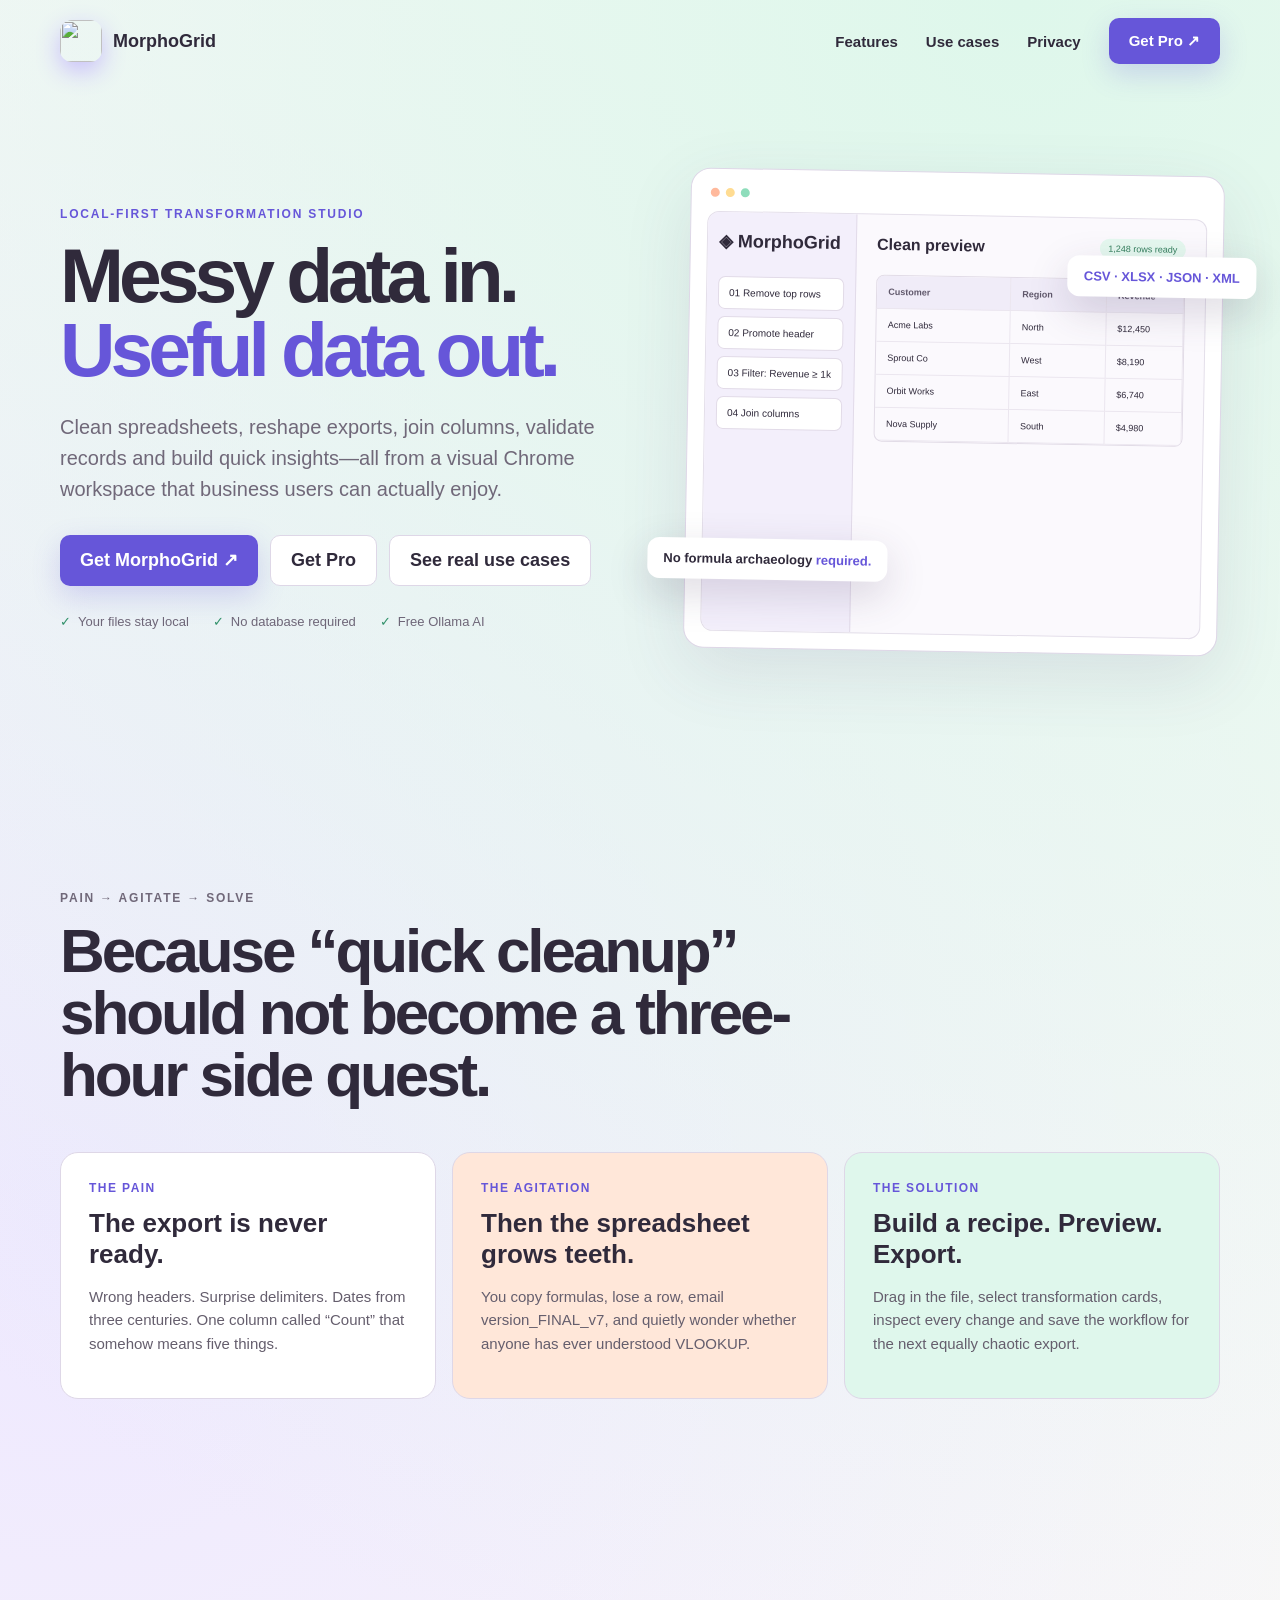
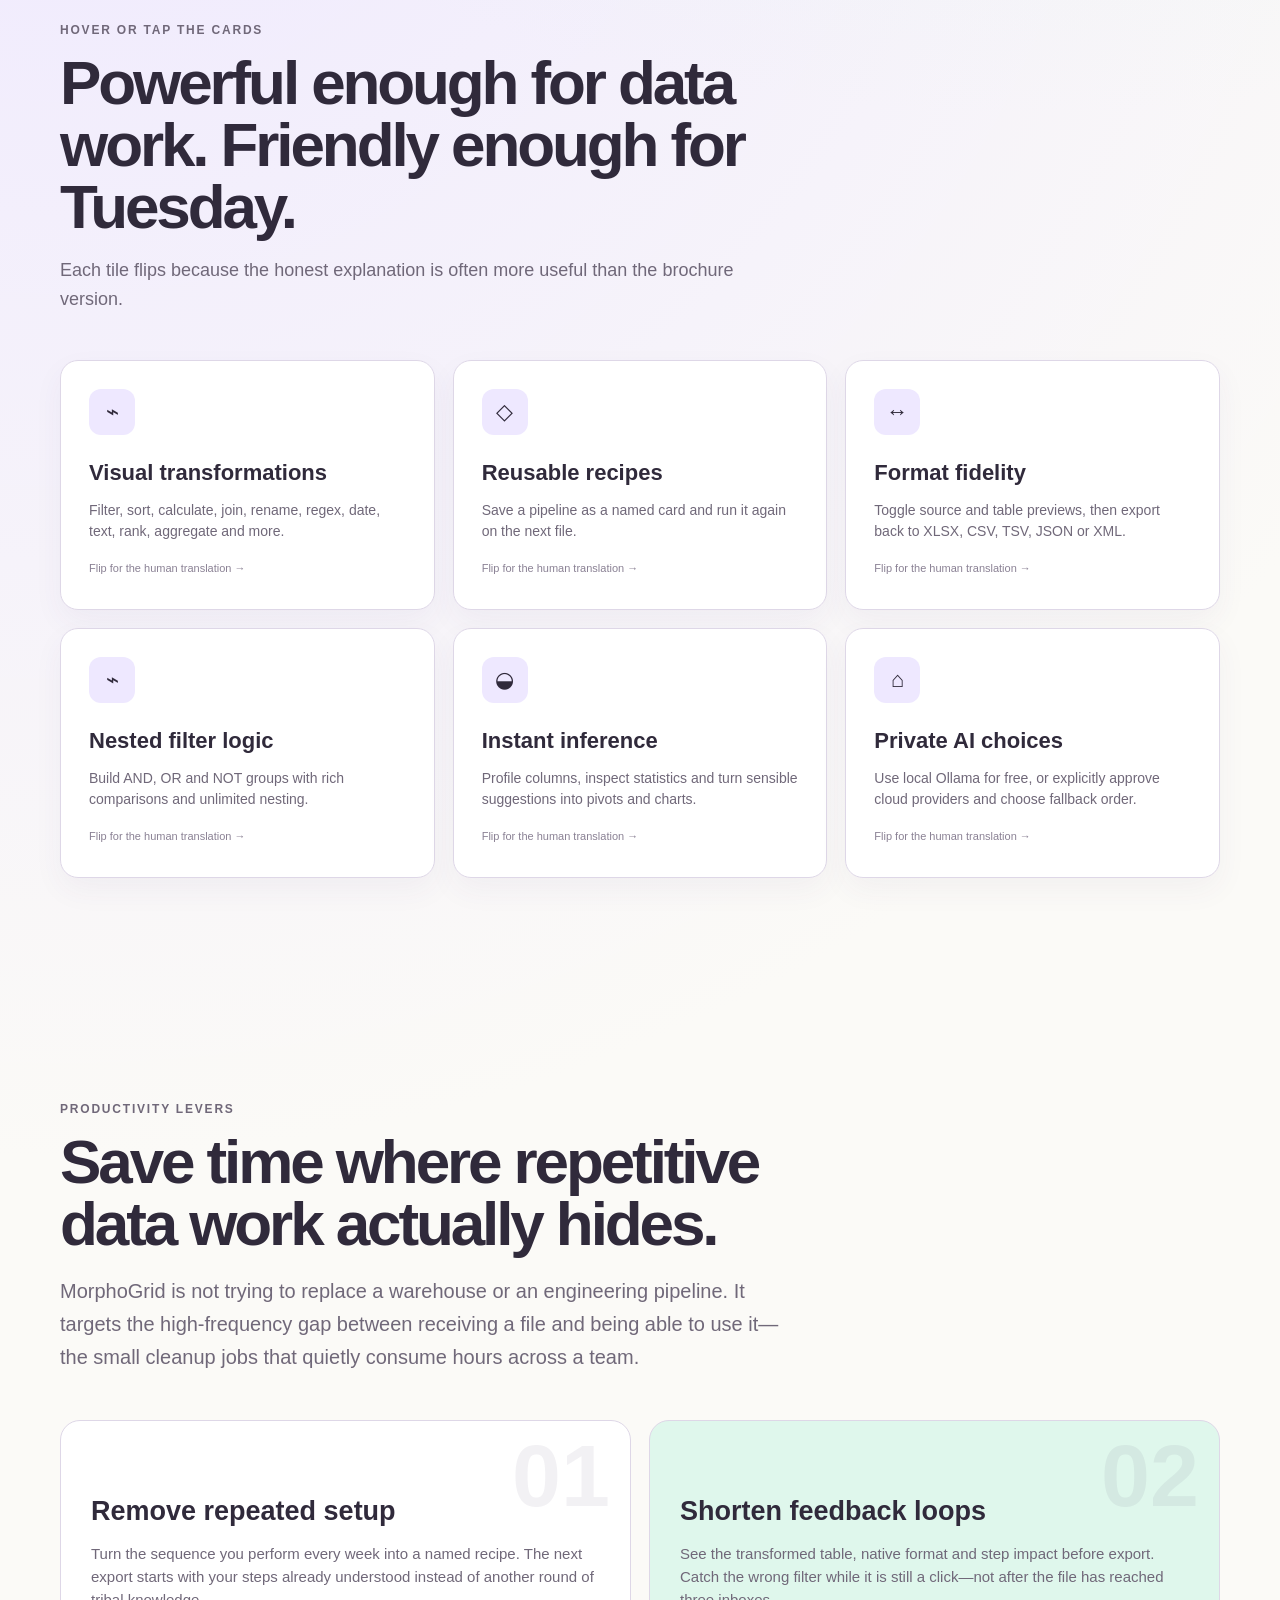
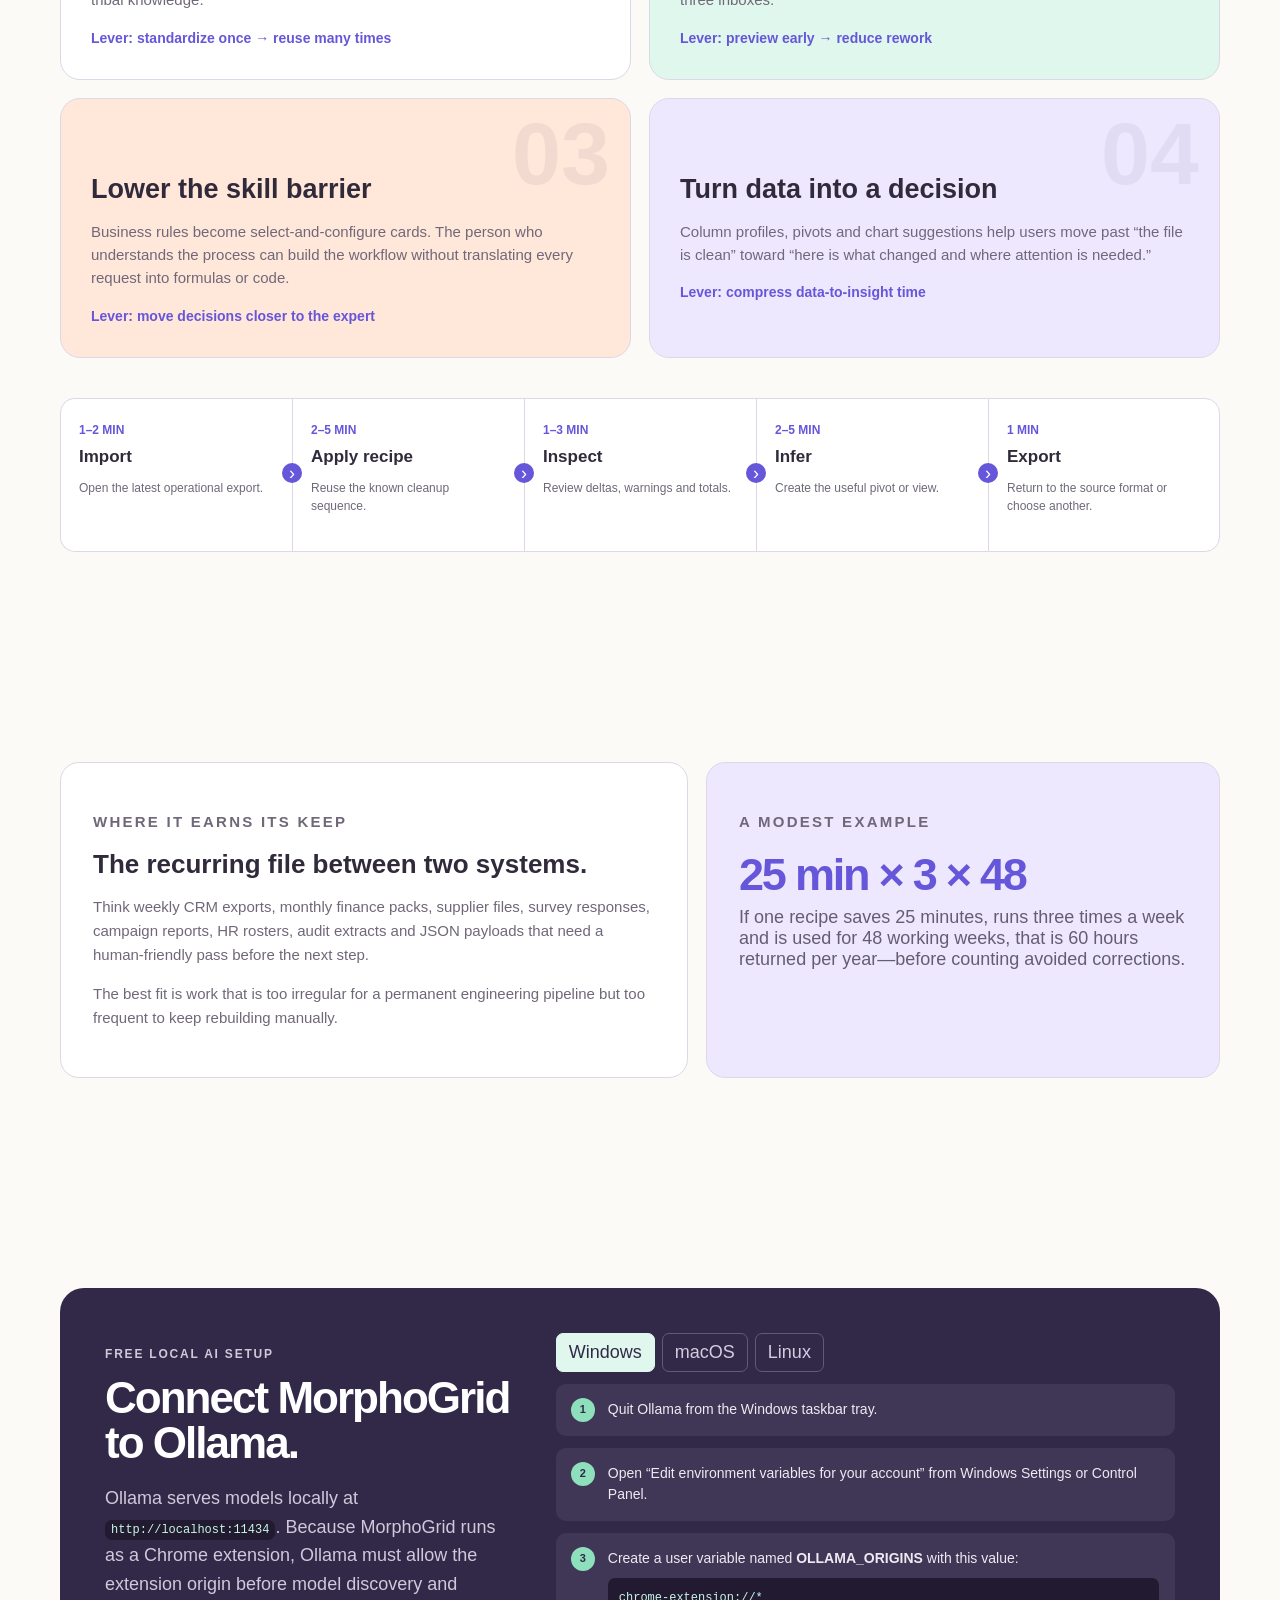
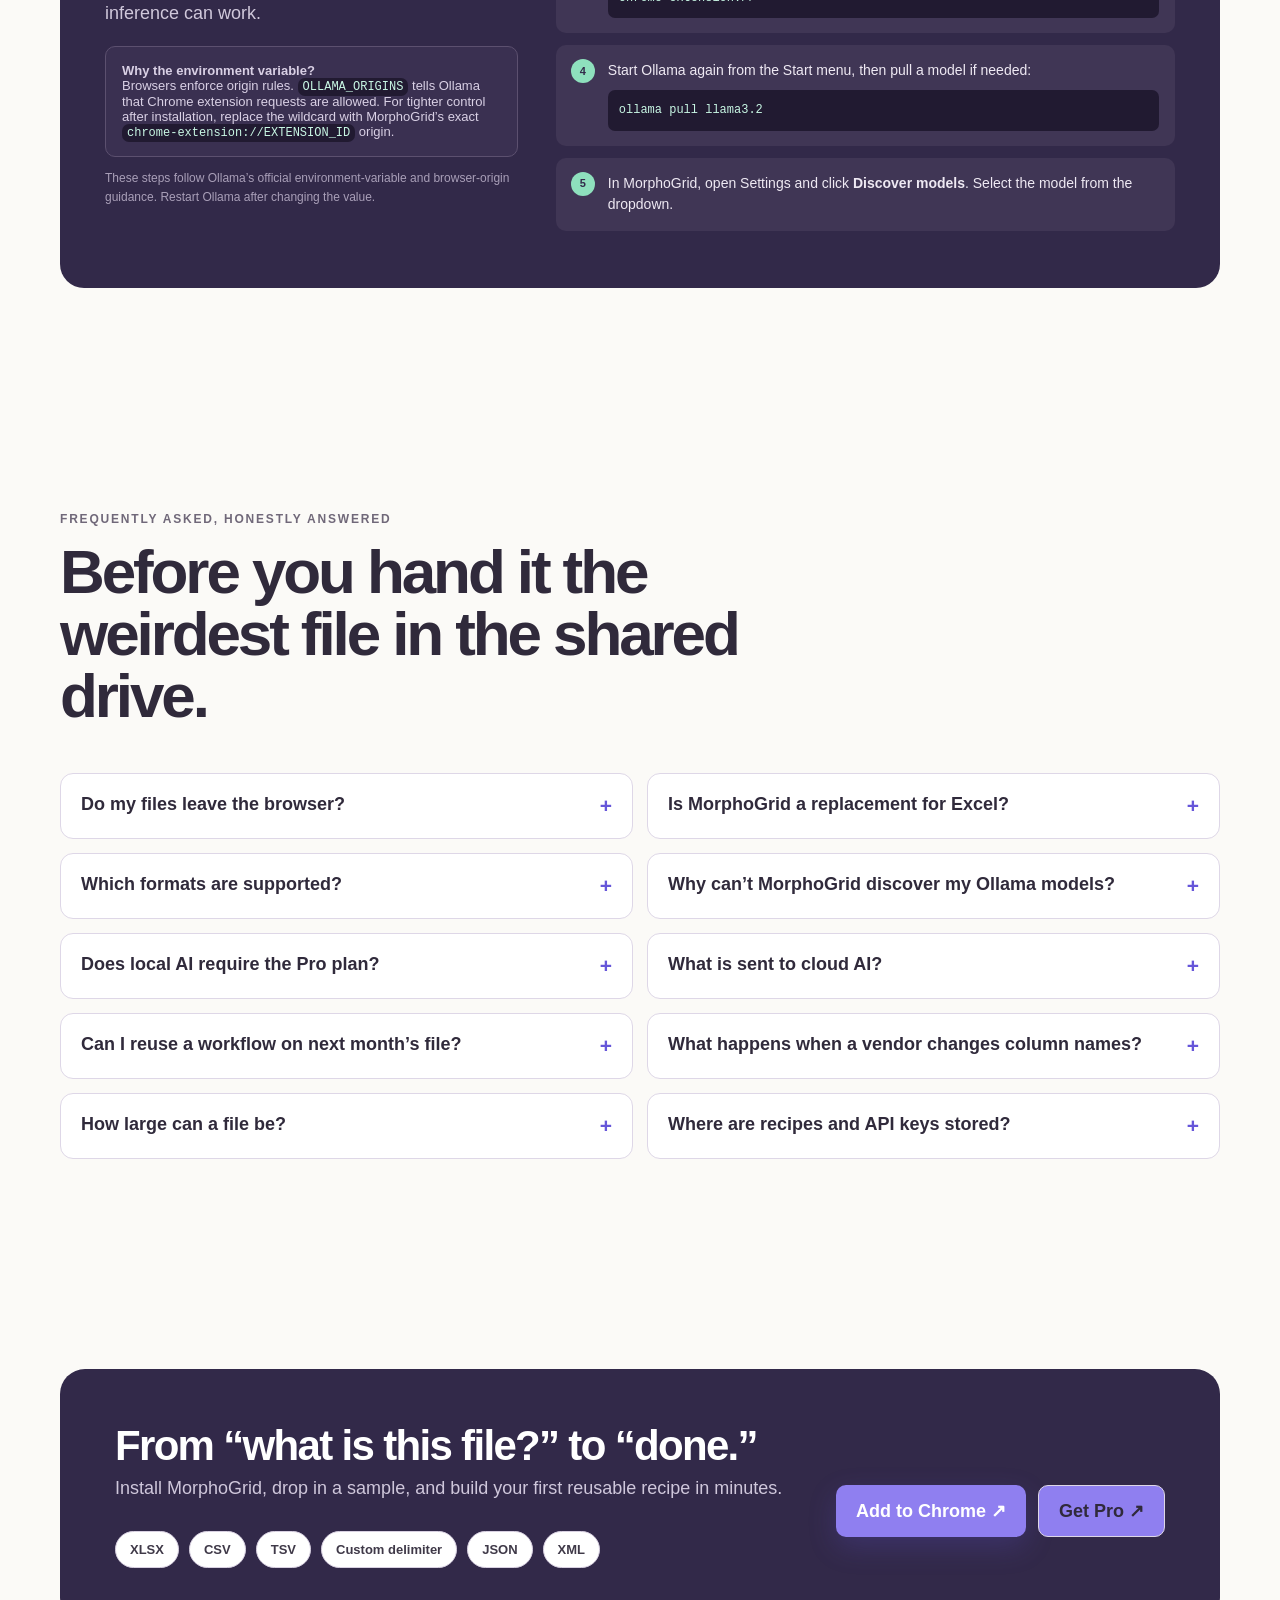
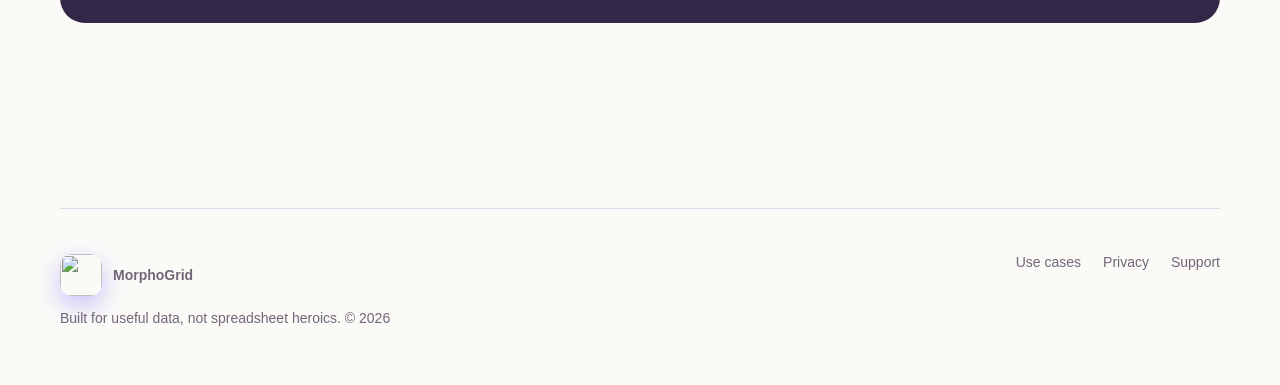
==== index.html @ bfff245d "Add files via upload" ====
<!doctype html><html lang="en"><head><meta charset="utf-8"><meta name="viewport" content="width=device-width,initial-scale=1"><meta name="description" content="MorphoGrid is a local-first Chrome extension for fast, visual spreadsheet and structured-data transformations."><title>MorphoGrid — Transform messy files without the ceremony</title><link rel="stylesheet" href="styles.css"></head><body>
<nav class="nav wrap"><a class="brand" href="index.html"><img class="brand-icon" src="assets/morphogrid-icon.png" alt="">MorphoGrid</a><div class="navlinks"><a href="#features">Features</a><a href="use-cases.html">Use cases</a><a href="privacy.html">Privacy</a><a class="button" href="https://krrish.lemonsqueezy.com/checkout/buy/9608ab88-c2cf-4cd6-b20f-ef9dfdc7fffb">Get Pro ↗</a></div></nav>
<main><section class="hero wrap"><div><p class="eyebrow">Local-first transformation studio</p><h1>Messy data in.<br><span>Useful data out.</span></h1><p class="lede">Clean spreadsheets, reshape exports, join columns, validate records and build quick insights—all from a visual Chrome workspace that business users can actually enjoy.</p><div class="actions"><a class="button" href="#get">Get MorphoGrid ↗</a><a class="button ghost" href="https://krrish.lemonsqueezy.com/checkout/buy/9608ab88-c2cf-4cd6-b20f-ef9dfdc7fffb">Get Pro</a><a class="button ghost" href="use-cases.html">See real use cases</a></div><div class="trust"><span>Your files stay local</span><span>No database required</span><span>Free Ollama AI</span></div></div>
<div class="hero-art"><div class="app-shot"><div class="appbar"><i></i><i></i><i></i></div><div class="mock"><div class="mock-side"><div class="mock-brand">◈ MorphoGrid</div><div class="mock-step">01 Remove top rows</div><div class="mock-step">02 Promote header</div><div class="mock-step">03 Filter: Revenue ≥ 1k</div><div class="mock-step">04 Join columns</div></div><div class="mock-main"><div class="mock-title"><b>Clean preview</b><span class="pill">1,248 rows ready</span></div><div class="table"><div class="row head"><span>Customer</span><span>Region</span><span>Revenue</span></div><div class="row"><span>Acme Labs</span><span>North</span><span>$12,450</span></div><div class="row"><span>Sprout Co</span><span>West</span><span>$8,190</span></div><div class="row"><span>Orbit Works</span><span>East</span><span>$6,740</span></div><div class="row"><span>Nova Supply</span><span>South</span><span>$4,980</span></div></div></div></div><div class="float one">No formula archaeology <b>required.</b></div><div class="float two"><b>CSV · XLSX · JSON · XML</b></div></div></div></section>
<section class="section wrap"><div class="section-head"><p class="eyebrow">Pain → agitate → solve</p><h2>Because “quick cleanup” should not become a three-hour side quest.</h2></div><div class="pas"><article><b>THE PAIN</b><h3>The export is never ready.</h3><p>Wrong headers. Surprise delimiters. Dates from three centuries. One column called “Count” that somehow means five things.</p></article><article><b>THE AGITATION</b><h3>Then the spreadsheet grows teeth.</h3><p>You copy formulas, lose a row, email version_FINAL_v7, and quietly wonder whether anyone has ever understood VLOOKUP.</p></article><article><b>THE SOLUTION</b><h3>Build a recipe. Preview. Export.</h3><p>Drag in the file, select transformation cards, inspect every change and save the workflow for the next equally chaotic export.</p></article></div></section>
<section class="section wrap" id="features"><div class="section-head"><p class="eyebrow">Hover or tap the cards</p><h2>Powerful enough for data work. Friendly enough for Tuesday.</h2><p>Each tile flips because the honest explanation is often more useful than the brochure version.</p></div><div class="features">
<article class="flip"><div class="flip-inner"><div class="face"><div class="icon">⌁</div><h3>Visual transformations</h3><p>Filter, sort, calculate, join, rename, regex, date, text, rank, aggregate and more.</p><small>Flip for the human translation →</small></div><div class="face back"><p>Like a tiny data engineer who never says, “Can we circle back after sprint planning?”</p></div></div></article>
<article class="flip"><div class="flip-inner"><div class="face"><div class="icon">◇</div><h3>Reusable recipes</h3><p>Save a pipeline as a named card and run it again on the next file.</p><small>Flip for the human translation →</small></div><div class="face back"><p>Teach the cleanup once. Stop performing the same spreadsheet exorcism every Monday.</p></div></div></article>
<article class="flip"><div class="flip-inner"><div class="face"><div class="icon">↔</div><h3>Format fidelity</h3><p>Toggle source and table previews, then export back to XLSX, CSV, TSV, JSON or XML.</p><small>Flip for the human translation →</small></div><div class="face back"><p>Your pipe-delimited file can remain pipe-delimited. Somewhere, a legacy system sighs in relief.</p></div></div></article>
<article class="flip"><div class="flip-inner"><div class="face"><div class="icon">⌁</div><h3>Nested filter logic</h3><p>Build AND, OR and NOT groups with rich comparisons and unlimited nesting.</p><small>Flip for the human translation →</small></div><div class="face back"><p>“Customers in Dubai OR Abu Dhabi, but NOT test accounts” now fits in a card—not a prayer.</p></div></div></article>
<article class="flip"><div class="flip-inner"><div class="face"><div class="icon">◒</div><h3>Instant inference</h3><p>Profile columns, inspect statistics and turn sensible suggestions into pivots and charts.</p><small>Flip for the human translation →</small></div><div class="face back"><p>Ask the dataset what it is trying to tell you before the meeting tells you first.</p></div></div></article>
<article class="flip"><div class="flip-inner"><div class="face"><div class="icon">⌂</div><h3>Private AI choices</h3><p>Use local Ollama for free, or explicitly approve cloud providers and choose fallback order.</p><small>Flip for the human translation →</small></div><div class="face back"><p>Local llama first. Cloud brains only when invited. No surprise field trips for your rows.</p></div></div></article>
</div></section>
<section class="section wrap" id="productivity"><div class="section-head"><p class="eyebrow">Productivity levers</p><h2>Save time where repetitive data work actually hides.</h2><p class="good-read">MorphoGrid is not trying to replace a warehouse or an engineering pipeline. It targets the high-frequency gap between receiving a file and being able to use it—the small cleanup jobs that quietly consume hours across a team.</p></div><div class="lever-grid"><article class="lever"><span class="lever-no">01</span><h3>Remove repeated setup</h3><p>Turn the sequence you perform every week into a named recipe. The next export starts with your steps already understood instead of another round of tribal knowledge.</p><strong>Lever: standardize once → reuse many times</strong></article><article class="lever"><span class="lever-no">02</span><h3>Shorten feedback loops</h3><p>See the transformed table, native format and step impact before export. Catch the wrong filter while it is still a click—not after the file has reached three inboxes.</p><strong>Lever: preview early → reduce rework</strong></article><article class="lever"><span class="lever-no">03</span><h3>Lower the skill barrier</h3><p>Business rules become select-and-configure cards. The person who understands the process can build the workflow without translating every request into formulas or code.</p><strong>Lever: move decisions closer to the expert</strong></article><article class="lever"><span class="lever-no">04</span><h3>Turn data into a decision</h3><p>Column profiles, pivots and chart suggestions help users move past “the file is clean” toward “here is what changed and where attention is needed.”</p><strong>Lever: compress data-to-insight time</strong></article></div><div class="workflow"><article><b>1–2 MIN</b><h3>Import</h3><p>Open the latest operational export.</p></article><article><b>2–5 MIN</b><h3>Apply recipe</h3><p>Reuse the known cleanup sequence.</p></article><article><b>1–3 MIN</b><h3>Inspect</h3><p>Review deltas, warnings and totals.</p></article><article><b>2–5 MIN</b><h3>Infer</h3><p>Create the useful pivot or view.</p></article><article><b>1 MIN</b><h3>Export</h3><p>Return to the source format or choose another.</p></article></div></section>
<section class="section wrap"><div class="savings"><article class="savings-card"><p class="eyebrow">Where it earns its keep</p><h3>The recurring file between two systems.</h3><p>Think weekly CRM exports, monthly finance packs, supplier files, survey responses, campaign reports, HR rosters, audit extracts and JSON payloads that need a human-friendly pass before the next step.</p><p>The best fit is work that is too irregular for a permanent engineering pipeline but too frequent to keep rebuilding manually.</p></article><article class="savings-card math"><p class="eyebrow">A modest example</p><strong>25 min × 3 × 48</strong><span>If one recipe saves 25 minutes, runs three times a week and is used for 48 working weeks, that is 60 hours returned per year—before counting avoided corrections.</span></article></div></section>
<section class="section wrap" id="ollama"><div class="setup"><div><p class="eyebrow">Free local AI setup</p><h2>Connect MorphoGrid to Ollama.</h2><p>Ollama serves models locally at <code style="display:inline;padding:3px 6px">http://localhost:11434</code>. Because MorphoGrid runs as a Chrome extension, Ollama must allow the extension origin before model discovery and inference can work.</p><div class="setup-note"><strong>Why the environment variable?</strong><br>Browsers enforce origin rules. <code style="display:inline;padding:2px 5px">OLLAMA_ORIGINS</code> tells Ollama that Chrome extension requests are allowed. For tighter control after installation, replace the wildcard with MorphoGrid’s exact <code style="display:inline;padding:2px 5px">chrome-extension://EXTENSION_ID</code> origin.</div><p class="micro">These steps follow Ollama’s official environment-variable and browser-origin guidance. Restart Ollama after changing the value.</p></div><div><div class="os-tabs"><button class="active" data-os="windows">Windows</button><button data-os="mac">macOS</button><button data-os="linux">Linux</button></div><div class="os-panel active" data-os="windows"><ol><li>Quit Ollama from the Windows taskbar tray.</li><li>Open “Edit environment variables for your account” from Windows Settings or Control Panel.</li><li>Create a user variable named <strong>OLLAMA_ORIGINS</strong> with this value:<code>chrome-extension://*</code></li><li>Start Ollama again from the Start menu, then pull a model if needed:<code>ollama pull llama3.2</code></li><li>In MorphoGrid, open Settings and click <strong>Discover models</strong>. Select the model from the dropdown.</li></ol></div><div class="os-panel" data-os="mac"><ol><li>Quit the Ollama menu-bar application.</li><li>Open Terminal and set the allowed extension origin:<code>launchctl setenv OLLAMA_ORIGINS "chrome-extension://*"</code></li><li>Open Ollama again, then download a model if needed:<code>ollama pull llama3.2</code></li><li>Open MorphoGrid Settings and click <strong>Discover models</strong>.</li></ol></div><div class="os-panel" data-os="linux"><ol><li>Edit the Ollama systemd service override:<code>sudo systemctl edit ollama.service</code></li><li>Add these lines and save:<code>[Service]\nEnvironment="OLLAMA_ORIGINS=chrome-extension://*"</code></li><li>Reload and restart Ollama:<code>sudo systemctl daemon-reload\nsudo systemctl restart ollama</code></li><li>Pull a model, then use <strong>Discover models</strong> in MorphoGrid:<code>ollama pull llama3.2</code></li></ol></div></div></div></section>
<section class="section wrap" id="faq"><div class="section-head"><p class="eyebrow">Frequently asked, honestly answered</p><h2>Before you hand it the weirdest file in the shared drive.</h2></div><div class="faq"><details><summary>Do my files leave the browser?</summary><p>Normal import, transformation, preview and export happen locally. Local Ollama requests go to your own Ollama service. Cloud AI is optional and requires permission before limited context is sent to the provider you configured.</p></details><details><summary>Is MorphoGrid a replacement for Excel?</summary><p>No. It is the useful layer before or between spreadsheets: clean the export, standardize the structure, make a repeatable recipe, then send the result wherever it belongs.</p></details><details><summary>Which formats are supported?</summary><p>Excel workbooks, CSV, TSV, custom-delimited text, JSON and XML. Native-format previews let you swap between source representation and a transformation-ready table.</p></details><details><summary>Why can’t MorphoGrid discover my Ollama models?</summary><p>Confirm Ollama is running at localhost:11434, set OLLAMA_ORIGINS for the Chrome extension origin, restart Ollama, and then click Discover models. Also verify that at least one model has been pulled.</p></details><details><summary>Does local AI require the Pro plan?</summary><p>No. Ollama is the free local AI option. Pro adds configurable cloud providers and a sequence of fallback attempts.</p></details><details><summary>What is sent to cloud AI?</summary><p>MorphoGrid warns you first and asks permission. The request uses column headers, statistical profiles and up to three sample rows rather than automatically uploading the complete file.</p></details><details><summary>Can I reuse a workflow on next month’s file?</summary><p>Yes. Save it as a recipe card with a name, category, description and tags. Recipes can be searched, versioned, imported and exported without a database.</p></details><details><summary>What happens when a vendor changes column names?</summary><p>Recipes can map missing expected columns to available columns. You still see the preview and step diagnostics before exporting, so schema drift is visible rather than silent.</p></details><details><summary>How large can a file be?</summary><p>The free interface currently presents a 100 MB limit. Actual comfort depends on row count, column width, browser memory and transformation complexity because processing occurs on your device.</p></details><details><summary>Where are recipes and API keys stored?</summary><p>They are stored in the local Chrome extension profile. Provider credentials are not embedded in exported recipes.</p></details></div></section>
<section class="section wrap"><div class="band" id="get"><div><h2>From “what is this file?” to “done.”</h2><p>Install MorphoGrid, drop in a sample, and build your first reusable recipe in minutes.</p><div class="formats"><span>XLSX</span><span>CSV</span><span>TSV</span><span>Custom delimiter</span><span>JSON</span><span>XML</span></div></div><div class="actions"><a class="button" href="#">Add to Chrome ↗</a><a class="button ghost" href="https://krrish.lemonsqueezy.com/checkout/buy/9608ab88-c2cf-4cd6-b20f-ef9dfdc7fffb">Get Pro ↗</a></div></div></section></main>
<footer class="footer wrap"><div><a class="brand" href="index.html"><img class="brand-icon" src="assets/morphogrid-icon.png" alt="">MorphoGrid</a><p>Built for useful data, not spreadsheet heroics. © <span data-year></span></p></div><div class="footer-links"><a href="use-cases.html">Use cases</a><a href="privacy.html">Privacy</a><a href="mailto:support@builtbykris.com">Support</a></div></footer><script src="script.js"></script></body></html>
---- styles.css ----
@font-face{font-family:Bricolage;src:url('assets/bricolage-grotesque.woff2') format('woff2');font-weight:200 800;font-display:swap}
:root{--ink:#302a3b;--muted:#706879;--violet:#6656d9;--violet2:#4f3dbd;--lav:#eee8ff;--mint:#dff7ec;--peach:#ffe7d9;--cream:#fffaf4;--line:#ded7e7;--white:#fff;--shadow:0 22px 70px rgba(75,57,110,.11)}
*{box-sizing:border-box}html{scroll-behavior:smooth}body{margin:0;color:var(--ink);background:radial-gradient(circle at 80% 0,#def7eb 0,transparent 25%),radial-gradient(circle at 5% 18%,#eee8ff 0,transparent 27%),#fbfaf7;font-family:Bricolage,"Segoe UI",sans-serif;font-size:18px}a{color:inherit;text-decoration:none}button{font:inherit}.wrap{width:min(1160px,calc(100% - 40px));margin:auto}.nav{height:82px;display:flex;align-items:center;justify-content:space-between}.brand{display:flex;gap:11px;align-items:center;font-weight:800}.mark{width:42px;height:42px;border-radius:12px;display:grid;place-items:center;color:white;background:linear-gradient(145deg,#7d6ce6,#5542c0);box-shadow:0 9px 25px #c9bffa;font-size:20px}.navlinks{display:flex;gap:28px;align-items:center;font-size:15px;font-weight:650}.button{display:inline-flex;align-items:center;justify-content:center;gap:9px;padding:14px 20px;border-radius:10px;color:white;background:var(--violet);font-weight:750;box-shadow:0 10px 28px rgba(102,86,217,.22);border:0}.button:hover{background:var(--violet2);transform:translateY(-1px)}.button.ghost{color:var(--ink);background:white;border:1px solid var(--line);box-shadow:none}.hero{min-height:690px;display:grid;grid-template-columns:1.03fr .97fr;gap:60px;align-items:center;padding:70px 0 100px}.eyebrow{font-size:12px;letter-spacing:.15em;text-transform:uppercase;color:#6656d9;font-weight:800}.hero h1{font-size:clamp(52px,6vw,82px);line-height:.96;letter-spacing:-.065em;margin:18px 0 25px}.hero h1 span{color:var(--violet)}.lede{font-size:20px;line-height:1.55;color:var(--muted);max-width:640px}.actions{display:flex;gap:12px;margin-top:30px}.trust{display:flex;gap:24px;margin-top:28px;color:#6e6678;font-size:13px}.trust span:before{content:'✓';color:#31916a;margin-right:7px}.app-shot{position:relative;border:1px solid var(--line);background:white;border-radius:20px;padding:16px;box-shadow:var(--shadow);transform:rotate(1deg)}.appbar{display:flex;gap:6px;padding:3px 3px 14px}.appbar i{width:9px;height:9px;border-radius:50%;background:#d7d0df}.appbar i:nth-child(1){background:#ffb99c}.appbar i:nth-child(2){background:#ffdc92}.appbar i:nth-child(3){background:#8eddbb}.mock{height:420px;display:grid;grid-template-columns:30% 1fr;border:1px solid #e4dfea;border-radius:12px;overflow:hidden;background:#fbf9fd}.mock-side{padding:18px 11px;background:#f3effb;border-right:1px solid #e2dbe9}.mock-brand{font-weight:800;margin-bottom:24px}.mock-step{padding:10px;margin:7px 0;border-radius:7px;background:white;border:1px solid #e2dbe8;font-size:10px}.mock-main{padding:20px}.mock-title{display:flex;justify-content:space-between;align-items:center}.mock-title b{font-size:16px}.pill{font-size:9px;padding:5px 8px;border-radius:99px;color:#347f5d;background:#e5f8ef}.table{margin-top:20px;border:1px solid #e2dce7;border-radius:8px;overflow:hidden}.row{display:grid;grid-template-columns:1.4fr 1fr .8fr;font-size:9px}.row span{padding:11px;border-right:1px solid #ebe6ef;border-bottom:1px solid #ebe6ef}.row.head{background:#f0ecf8;font-weight:800;color:#60586b}.float{position:absolute;padding:13px 16px;border-radius:12px;background:white;box-shadow:0 14px 40px rgba(64,49,90,.18);font-size:13px;font-weight:750}.float.one{left:-38px;bottom:68px}.float.two{right:-34px;top:80px}.float b{color:var(--violet)}.section{padding:105px 0}.section-head{max-width:730px;margin-bottom:46px}.section-head h2,.page-hero h1{font-size:clamp(40px,5vw,62px);line-height:1;letter-spacing:-.05em;margin:12px 0 18px}.section-head p,.page-hero p{color:var(--muted);line-height:1.6}.pas{display:grid;grid-template-columns:repeat(3,1fr);gap:16px}.pas article{padding:28px;border-radius:18px;border:1px solid var(--line);background:white}.pas article:nth-child(2){background:var(--peach)}.pas article:nth-child(3){background:var(--mint)}.pas b{display:block;font-size:12px;color:var(--violet);letter-spacing:.12em}.pas h3{font-size:26px;margin:13px 0}.pas p{font-size:15px;line-height:1.55;color:#655e6d}.features{display:grid;grid-template-columns:repeat(3,1fr);gap:18px;perspective:1200px}.flip{height:250px;cursor:pointer}.flip-inner{position:relative;width:100%;height:100%;transition:transform .65s cubic-bezier(.2,.8,.2,1);transform-style:preserve-3d}.flip:hover .flip-inner,.flip:focus-within .flip-inner,.flip.flipped .flip-inner{transform:rotateY(180deg)}.face{position:absolute;inset:0;padding:28px;border:1px solid var(--line);border-radius:18px;backface-visibility:hidden;background:white;box-shadow:0 12px 30px rgba(75,57,110,.05)}.face.back{transform:rotateY(180deg);background:var(--lav);display:flex;flex-direction:column;justify-content:center}.face .icon{width:46px;height:46px;border-radius:12px;display:grid;place-items:center;background:var(--lav);font-size:22px}.face h3{font-size:22px;margin:25px 0 8px}.face p{font-size:14px;line-height:1.5;color:var(--muted)}.face small{font-size:11px;color:#8a8194}.face.back p{font-size:19px;color:#443a52;font-weight:700}.band{padding:55px;border-radius:25px;background:#322949;color:white;display:grid;grid-template-columns:1fr auto;gap:40px;align-items:center}.band h2{font-size:42px;line-height:1.05;letter-spacing:-.04em;margin:0 0 10px}.band p{color:#cfc7db;margin:0}.band .button{background:#8f7ff0}.formats{display:flex;flex-wrap:wrap;gap:10px;margin-top:32px}.formats span{padding:10px 14px;border:1px solid #ddd6e6;border-radius:99px;background:white;font-weight:700;font-size:13px}.footer{margin-top:80px;padding:45px 0;border-top:1px solid var(--line);display:grid;grid-template-columns:1fr auto;gap:30px;color:#706879;font-size:14px}.footer-links{display:flex;gap:22px}.page-hero{padding:90px 0 55px;max-width:820px}.policy,.use-grid{padding-bottom:80px}.policy article{max-width:900px;background:white;border:1px solid var(--line);border-radius:20px;padding:40px;box-shadow:0 18px 55px rgba(70,54,98,.05)}.policy h2{margin-top:38px;font-size:25px}.policy h2:first-child{margin-top:0}.policy p,.policy li{color:#625b6b;line-height:1.7;font-size:16px}.use-grid{display:grid;gap:24px}.use-case{display:grid;grid-template-columns:1fr 1fr;gap:38px;align-items:center;padding:32px;border:1px solid var(--line);background:white;border-radius:20px;box-shadow:0 14px 45px rgba(70,54,98,.05)}.use-case:nth-child(even) .use-copy{order:2}.path{font-size:12px;color:var(--violet);font-weight:800;letter-spacing:.08em}.use-case h2{font-size:32px;margin:12px 0}.use-case p{color:var(--muted);line-height:1.6}.chips{display:flex;flex-wrap:wrap;gap:8px}.chips span{padding:7px 10px;border-radius:99px;background:var(--lav);font-size:12px;font-weight:700}.viz{min-height:270px;border-radius:15px;background:#f7f4fb;display:grid;place-items:center;overflow:hidden}.viz svg{width:90%;height:230px}.faq{display:grid;grid-template-columns:1fr 1fr;gap:14px}.faq details{padding:20px;border:1px solid var(--line);border-radius:13px;background:white}.faq summary{font-weight:750;cursor:pointer}.faq p{font-size:14px;line-height:1.5;color:var(--muted)}
@media(max-width:850px){body{font-size:16px}.navlinks a:not(.button){display:none}.hero{grid-template-columns:1fr;padding-top:40px}.hero-art{margin:20px 30px}.pas,.features{grid-template-columns:1fr}.flip{height:220px}.band{grid-template-columns:1fr;padding:35px}.use-case{grid-template-columns:1fr}.use-case:nth-child(even) .use-copy{order:0}.faq{grid-template-columns:1fr}.footer{grid-template-columns:1fr}.float{display:none}}

/* Detailed landing-page sections */
.brand-icon{width:42px;height:42px;border-radius:12px;display:block;object-fit:cover;box-shadow:0 9px 25px #c9bffa}.lever-grid{display:grid;grid-template-columns:repeat(2,1fr);gap:18px}.lever{position:relative;min-height:260px;padding:30px;border:1px solid var(--line);border-radius:20px;background:white;overflow:hidden}.lever:nth-child(2){background:var(--mint)}.lever:nth-child(3){background:var(--peach)}.lever:nth-child(4){background:var(--lav)}.lever-no{position:absolute;right:20px;top:4px;font-size:88px;font-weight:800;color:rgba(70,54,98,.07)}.lever h3{font-size:27px;margin:45px 0 10px}.lever p{color:var(--muted);font-size:15px;line-height:1.55}.lever strong{display:block;margin-top:18px;color:var(--violet);font-size:14px}.workflow{display:grid;grid-template-columns:repeat(5,1fr);margin-top:40px}.workflow article{position:relative;padding:24px 18px;background:white;border:1px solid var(--line);border-right:0}.workflow article:first-child{border-radius:15px 0 0 15px}.workflow article:last-child{border-right:1px solid var(--line);border-radius:0 15px 15px 0}.workflow article:not(:last-child):after{content:'›';position:absolute;right:-10px;top:42%;z-index:2;width:20px;height:20px;border-radius:50%;display:grid;place-items:center;color:white;background:var(--violet)}.workflow b{display:block;color:var(--violet);font-size:12px}.workflow h3{font-size:17px;margin:10px 0}.workflow p{font-size:12px;line-height:1.5;color:var(--muted)}.setup{display:grid;grid-template-columns:.8fr 1.2fr;gap:38px;align-items:start;padding:45px;border-radius:24px;color:white;background:#322949}.setup h2{font-size:44px;line-height:1.02;letter-spacing:-.045em;margin:12px 0 18px}.setup p{color:#d0c8db;line-height:1.6}.setup-note{padding:16px;border:1px solid #5c506f;border-radius:10px;color:#d9d0e5;background:#3a3051;font-size:13px}.os-tabs{display:flex;gap:7px;margin-bottom:12px}.os-tabs button{padding:8px 12px;color:#d4cbe1;background:transparent;border:1px solid #655877;border-radius:7px;cursor:pointer}.os-tabs button.active{color:#322949;background:#dff7ec;border-color:#dff7ec}.os-panel{display:none}.os-panel.active{display:block}.setup ol{margin:0;padding:0;list-style:none;counter-reset:setup}.setup li{counter-increment:setup;position:relative;margin:0 0 12px;padding:15px 16px 15px 52px;border-radius:10px;background:#403655;color:#eee9f3;font-size:14px;line-height:1.55}.setup li:before{content:counter(setup);position:absolute;left:15px;top:14px;width:24px;height:24px;border-radius:50%;display:grid;place-items:center;color:#322949;background:#8ee0bd;font-size:11px;font-weight:800}.setup code{display:block;margin-top:8px;padding:11px;border-radius:7px;color:#c8f7e4;background:#211a31;font-family:ui-monospace,Consolas,monospace;font-size:12px;overflow-x:auto}.micro{font-size:12px!important;color:#a99fb8!important}.savings{display:grid;grid-template-columns:1.1fr .9fr;gap:18px}.savings-card{padding:32px;border:1px solid var(--line);border-radius:19px;background:white}.savings-card h3{font-size:26px;margin:5px 0 12px}.savings-card p{color:var(--muted);line-height:1.6;font-size:15px}.math{background:var(--lav)}.math strong{display:block;font-size:45px;color:var(--violet);letter-spacing:-.05em}.math span{display:block;margin-top:6px;color:#655d70}.good-read{max-width:760px;font-size:20px!important;line-height:1.65!important}.faq summary{list-style:none;display:flex;justify-content:space-between;gap:15px}.faq summary:after{content:'+';color:var(--violet);font-size:21px}.faq details[open] summary:after{content:'−'}
@media(max-width:850px){.lever-grid,.savings{grid-template-columns:1fr}.workflow{grid-template-columns:1fr}.workflow article,.workflow article:first-child,.workflow article:last-child{border:1px solid var(--line);border-radius:12px;margin-bottom:8px}.workflow article:not(:last-child):after{display:none}.setup{grid-template-columns:1fr;padding:28px}.setup h2{font-size:36px}}
@media(max-width:850px){html,body{overflow-x:hidden}.hero>*{min-width:0}.hero-art{margin:20px 0}.app-shot{transform:none}.actions,.trust,.os-tabs{flex-wrap:wrap}.setup code{max-width:100%}}
.domain-list{display:grid;gap:12px}.domain-list details{border:1px solid var(--line);border-radius:18px;background:white;overflow:hidden;box-shadow:0 10px 32px rgba(70,54,98,.04)}.domain-list summary{list-style:none;cursor:pointer;display:grid;grid-template-columns:54px 1fr auto;gap:18px;align-items:center;padding:22px 25px}.domain-list summary::-webkit-details-marker{display:none}.domain-icon{width:50px;height:50px;border-radius:13px;display:grid;place-items:center;color:#5747bd;background:var(--lav);font-size:21px}.domain-list details:nth-child(2n) .domain-icon{color:#347e60;background:var(--mint)}.domain-list details:nth-child(3n) .domain-icon{color:#a85536;background:var(--peach)}.domain-title b{display:block;font-size:19px}.domain-title small{display:block;margin-top:5px;color:var(--muted);font-size:12px}.domain-chevron{width:34px;height:34px;border-radius:50%;display:grid;place-items:center;color:var(--violet);background:#f2edff;font-size:20px;transition:.25s}.domain-list details[open] .domain-chevron{transform:rotate(45deg)}.domain-body{display:grid;grid-template-columns:1fr 1fr 1.25fr;gap:14px;padding:0 25px 25px 97px}.domain-block{padding:20px;border-radius:13px;background:#faf8fc}.domain-block:nth-child(2){background:#f1fbf6}.domain-block:nth-child(3){background:#fff8f3}.domain-block h3{margin:0 0 10px;font-size:13px;color:var(--violet);letter-spacing:.08em;text-transform:uppercase}.domain-block p,.domain-block li{color:#655d70;font-size:13px;line-height:1.55}.domain-block p{margin:0}.domain-block ol{margin:0;padding-left:19px}.domain-block li+li{margin-top:6px}@media(max-width:850px){.domain-list summary{grid-template-columns:45px 1fr auto;padding:18px 16px;gap:12px}.domain-icon{width:43px;height:43px}.domain-title small{display:none}.domain-body{grid-template-columns:1fr;padding:0 16px 16px}.domain-title b{font-size:16px}}
.band .formats span{color:#3f3948;background:#fff;border-color:#d8d0e1}
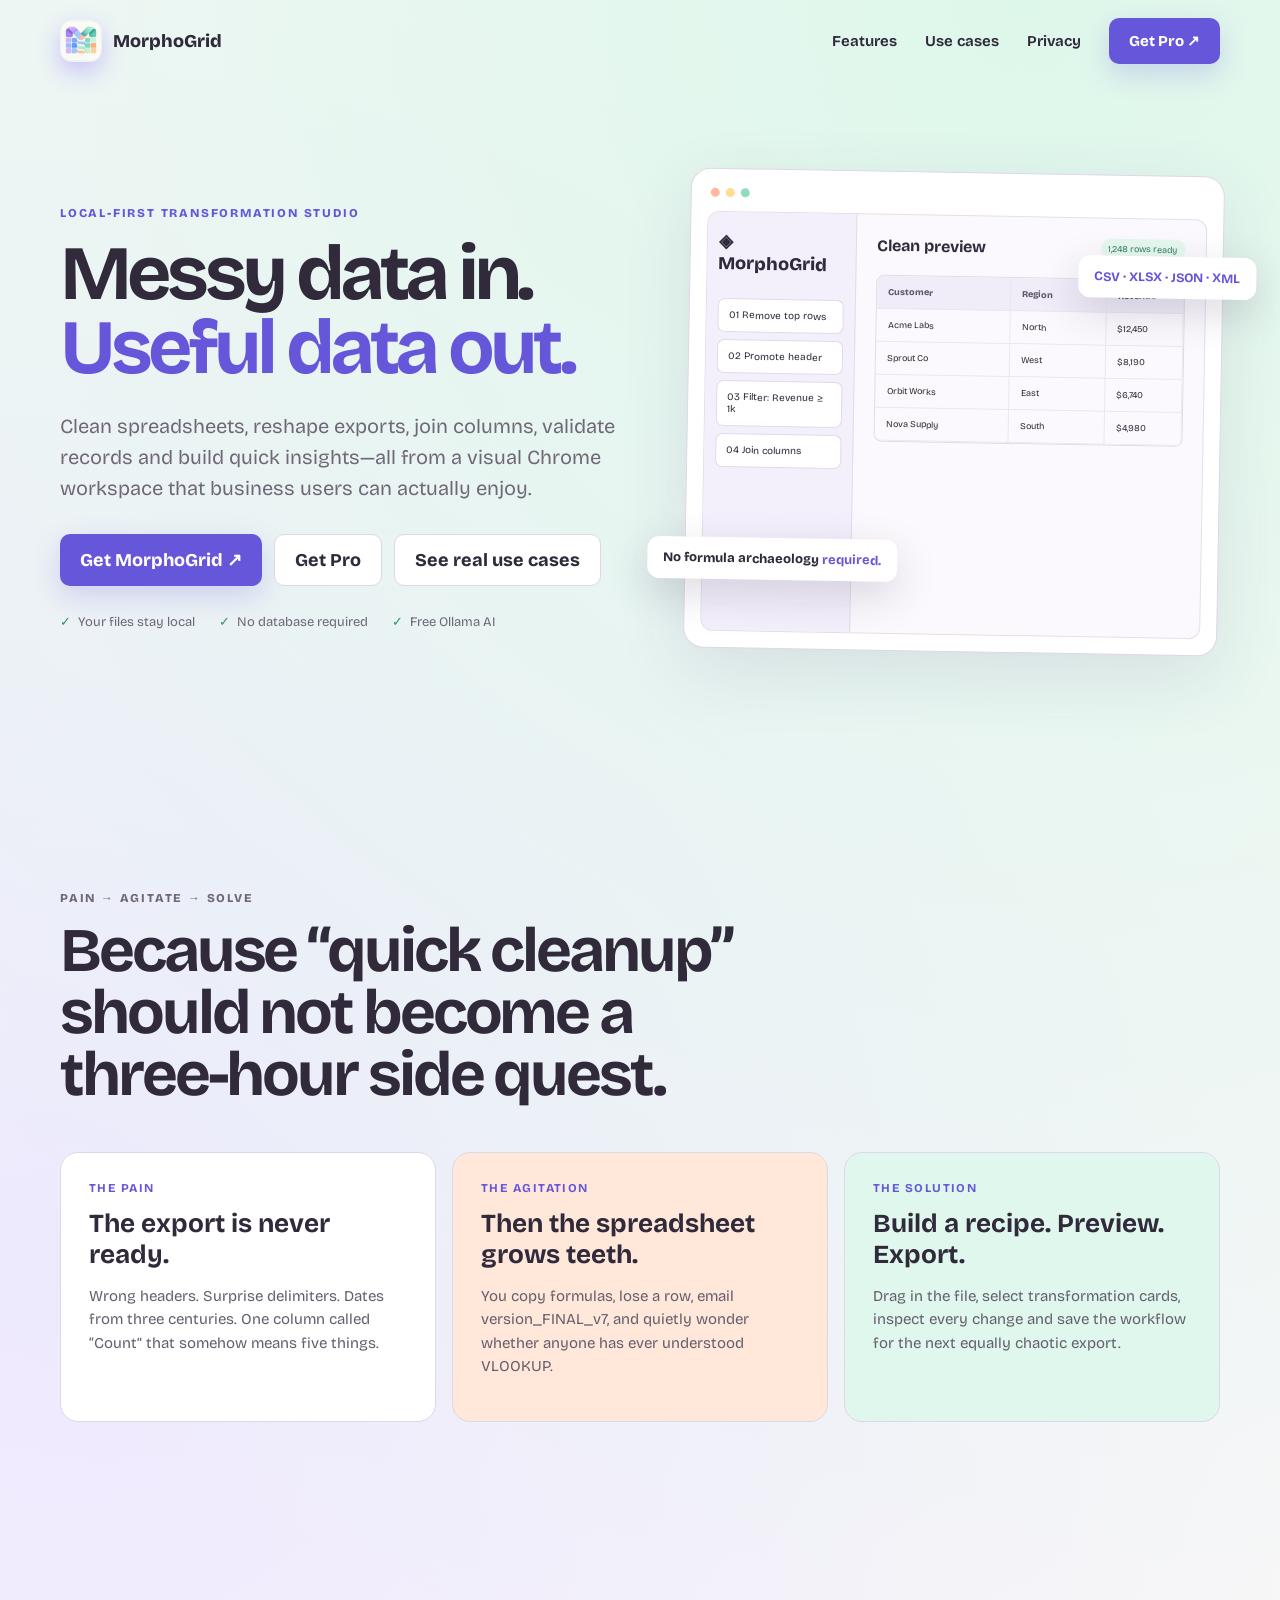
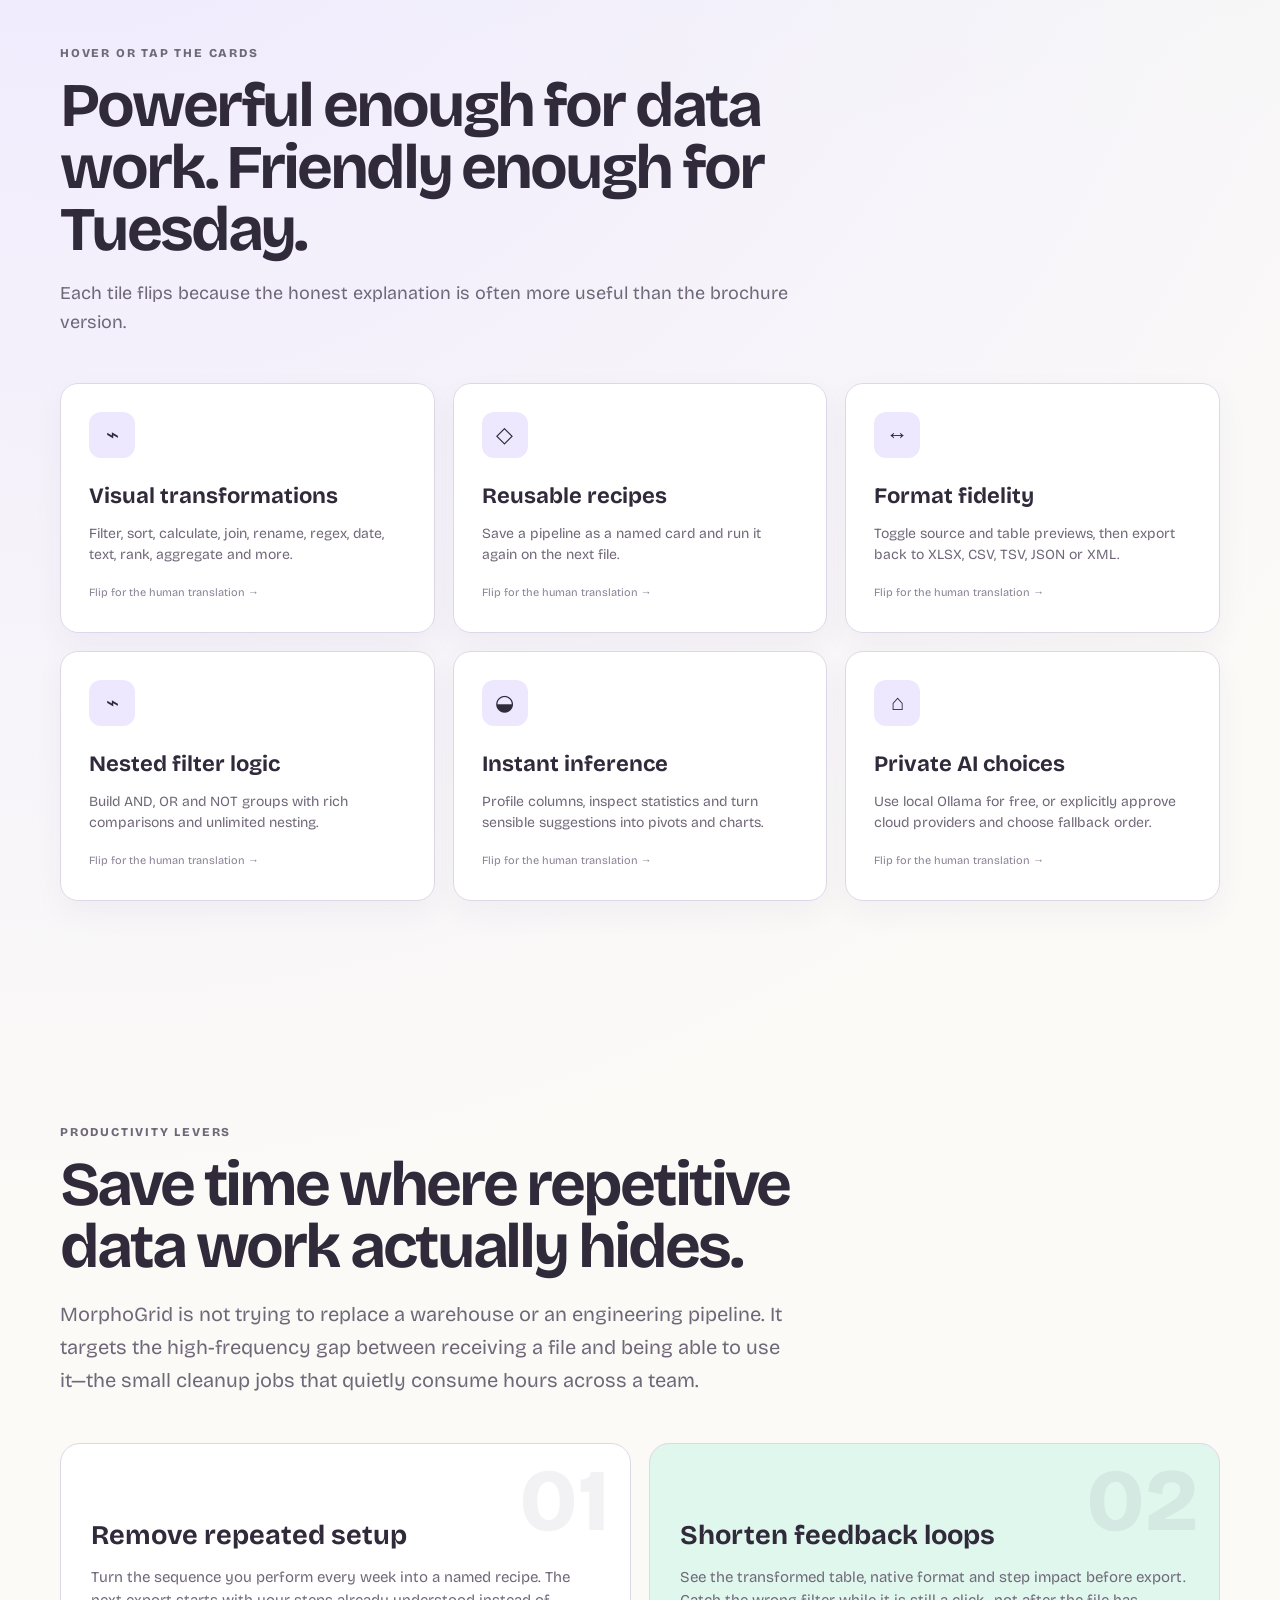
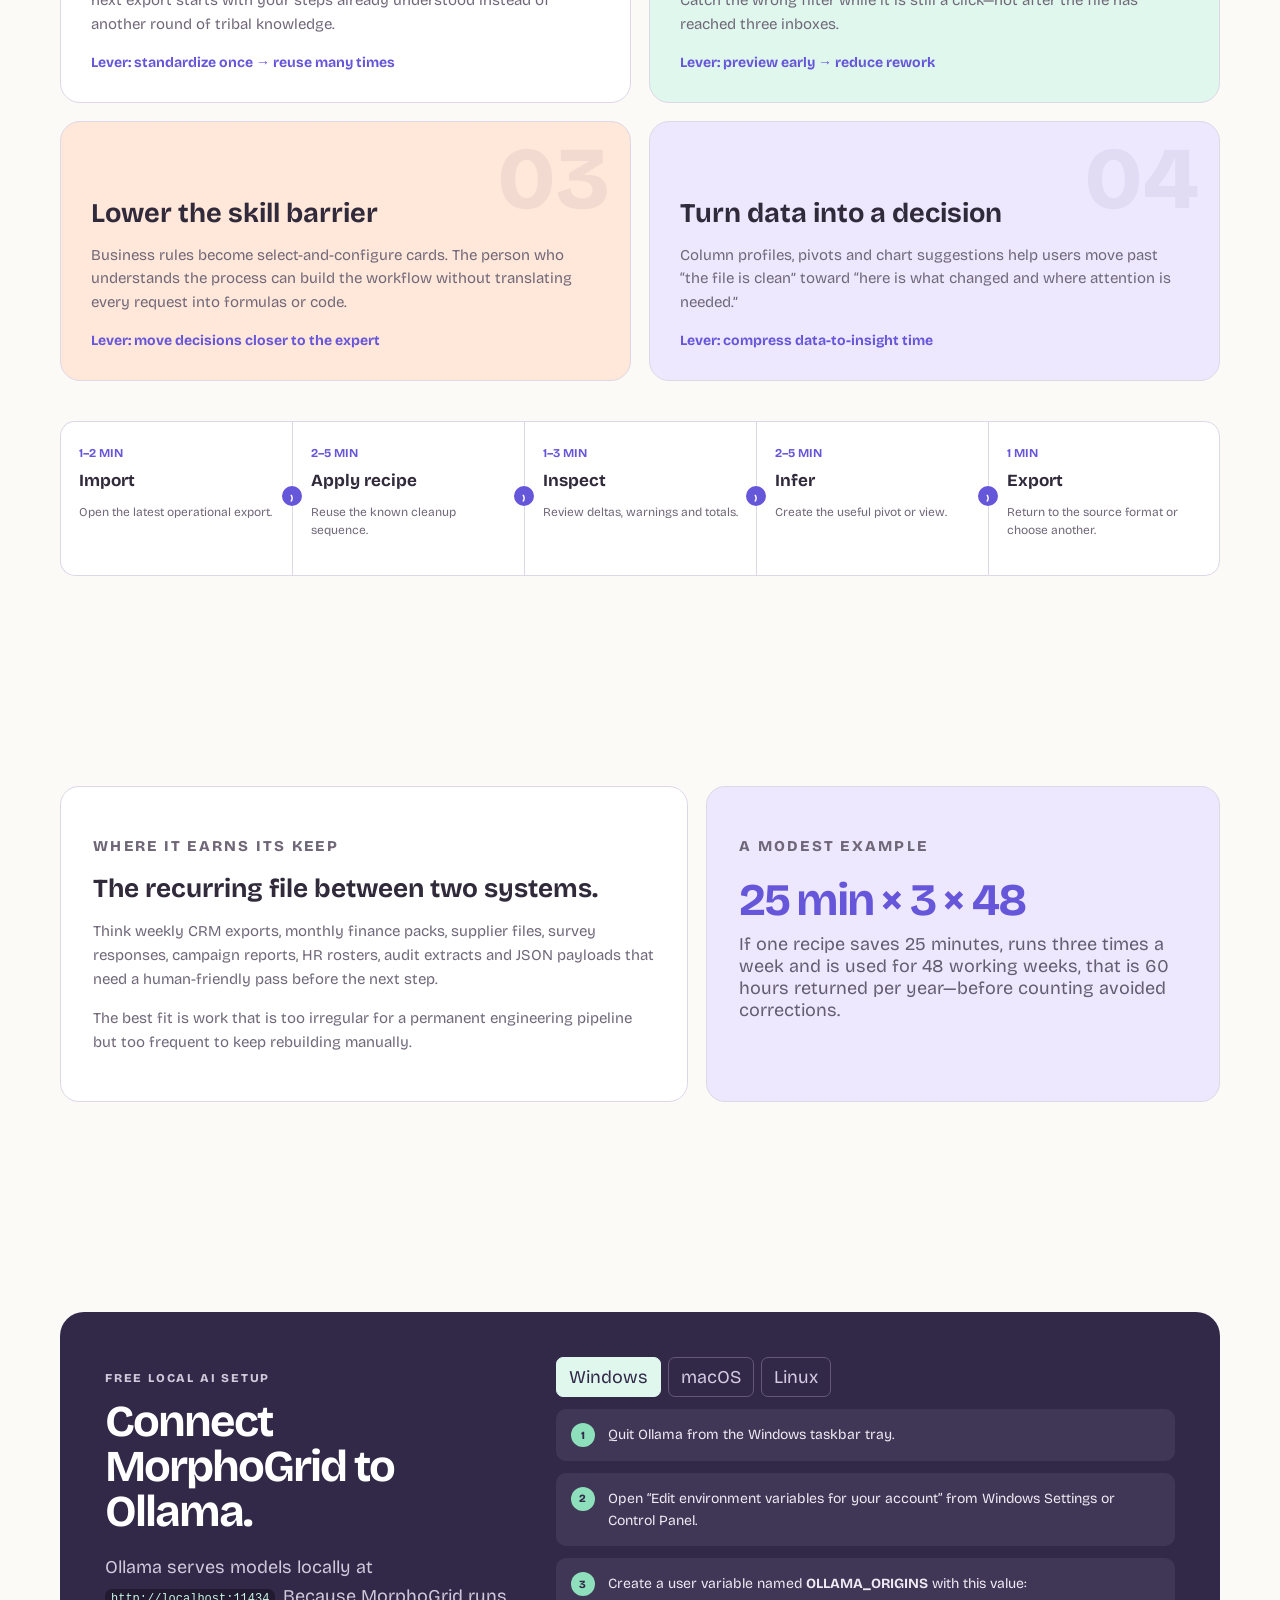
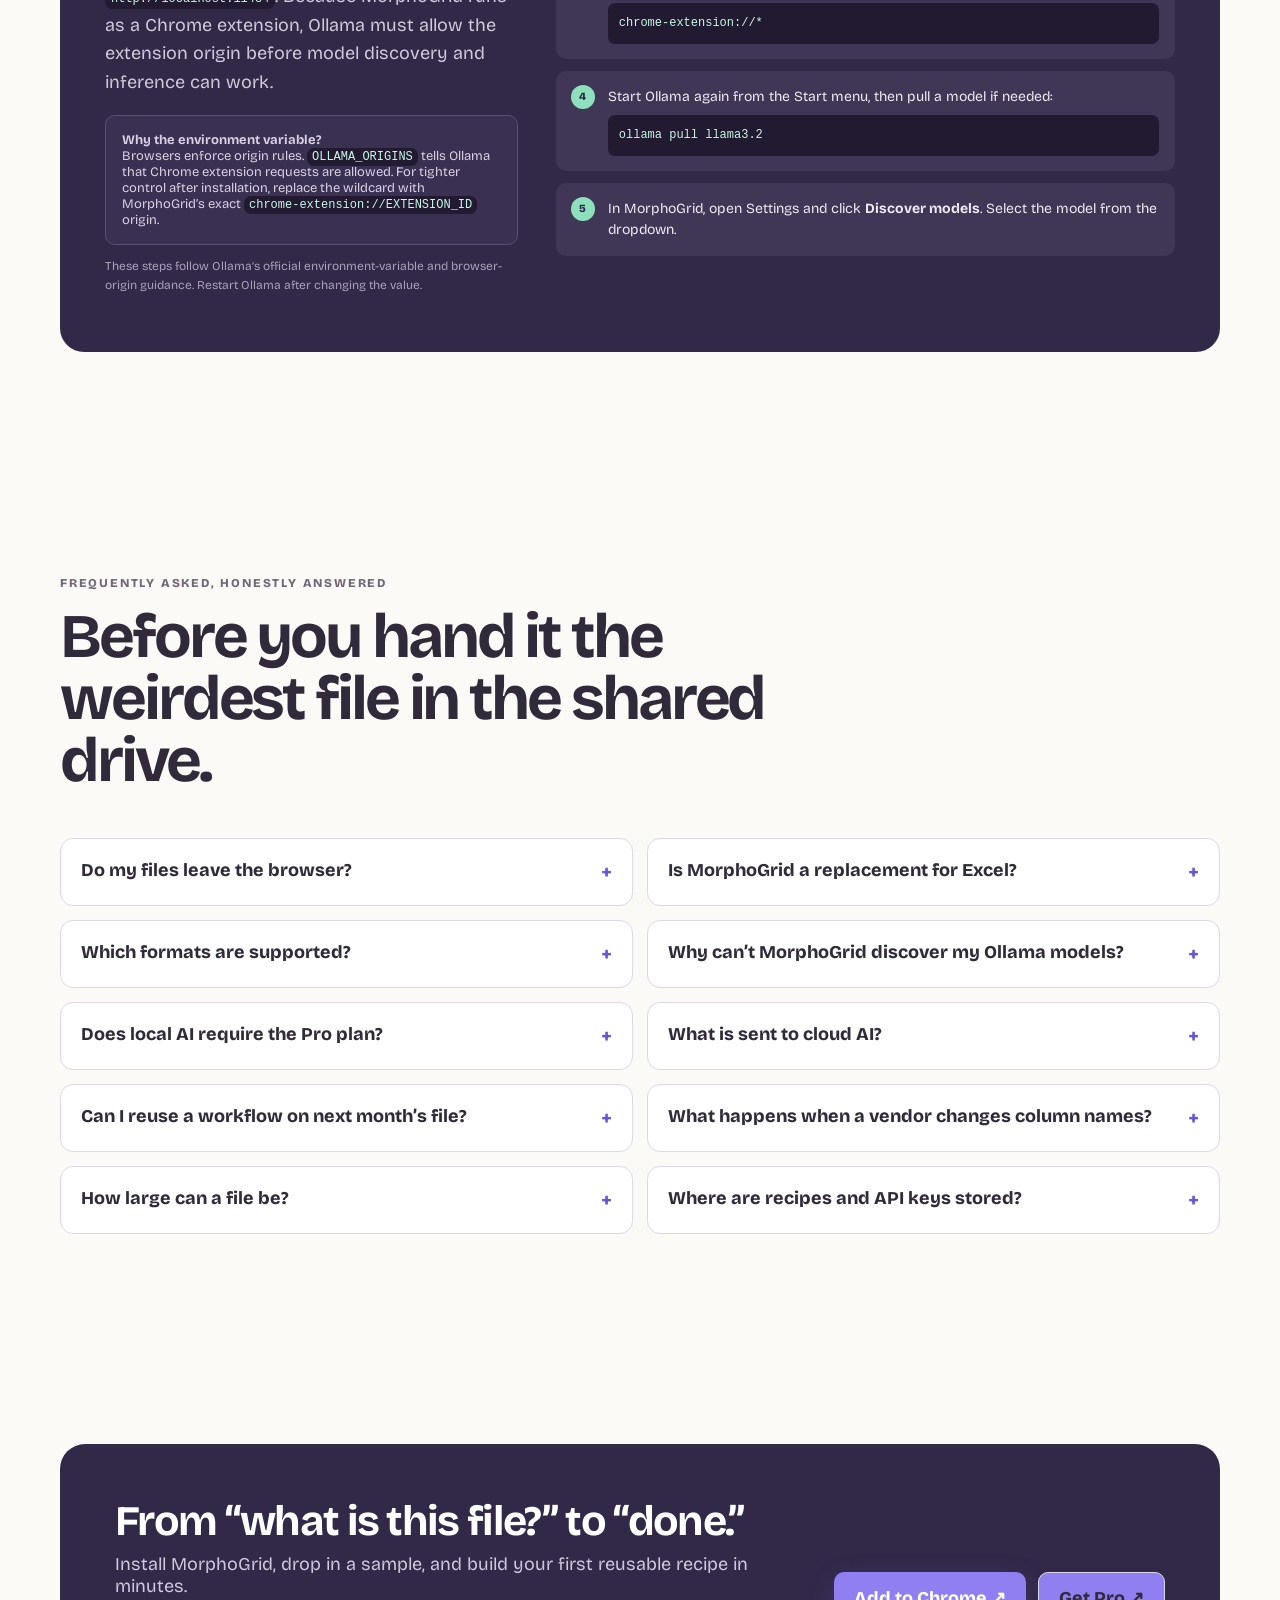
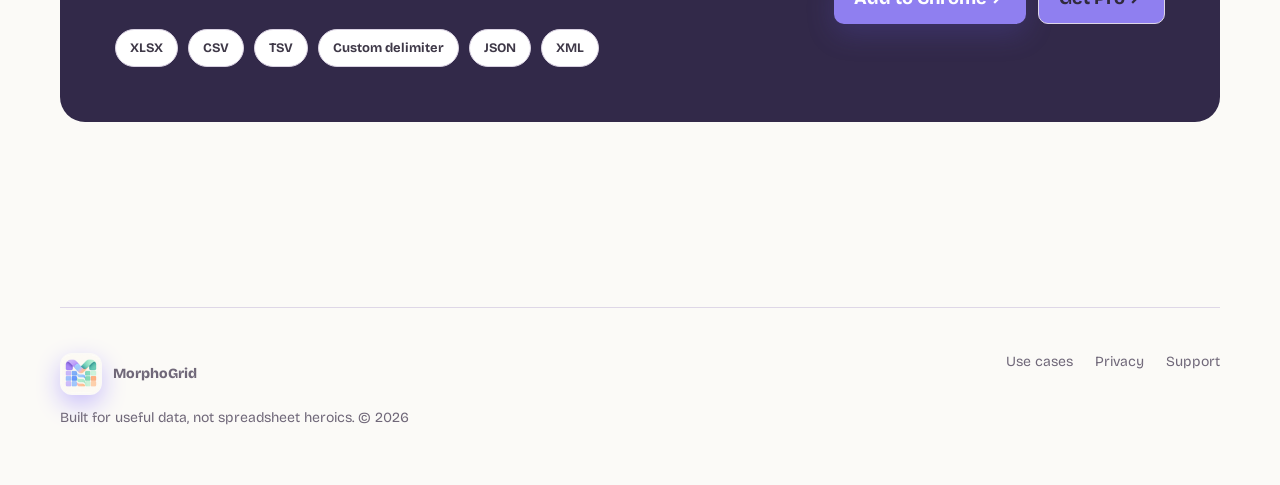
==== commit 2ab0abf8: "Update index.html" ====
--- a/index.html
+++ b/index.html
@@ -1,22 +1,22 @@
-<!doctype html><html lang="en"><head><meta charset="utf-8"><meta name="viewport" content="width=device-width,initial-scale=1"><meta name="description" content="MorphoGrid is a local-first Chrome extension for fast, visual spreadsheet and structured-data transformations."><title>MorphoGrid — Transform messy files without the ceremony</title><link rel="stylesheet" href="styles.css"></head><body>
-<nav class="nav wrap"><a class="brand" href="index.html"><img class="brand-icon" src="assets/morphogrid-icon.png" alt="">MorphoGrid</a><div class="navlinks"><a href="#features">Features</a><a href="use-cases.html">Use cases</a><a href="privacy.html">Privacy</a><a class="button" href="https://krrish.lemonsqueezy.com/checkout/buy/9608ab88-c2cf-4cd6-b20f-ef9dfdc7fffb">Get Pro ↗</a></div></nav>
-<main><section class="hero wrap"><div><p class="eyebrow">Local-first transformation studio</p><h1>Messy data in.<br><span>Useful data out.</span></h1><p class="lede">Clean spreadsheets, reshape exports, join columns, validate records and build quick insights—all from a visual Chrome workspace that business users can actually enjoy.</p><div class="actions"><a class="button" href="#get">Get MorphoGrid ↗</a><a class="button ghost" href="https://krrish.lemonsqueezy.com/checkout/buy/9608ab88-c2cf-4cd6-b20f-ef9dfdc7fffb">Get Pro</a><a class="button ghost" href="use-cases.html">See real use cases</a></div><div class="trust"><span>Your files stay local</span><span>No database required</span><span>Free Ollama AI</span></div></div>
-<div class="hero-art"><div class="app-shot"><div class="appbar"><i></i><i></i><i></i></div><div class="mock"><div class="mock-side"><div class="mock-brand">◈ MorphoGrid</div><div class="mock-step">01 Remove top rows</div><div class="mock-step">02 Promote header</div><div class="mock-step">03 Filter: Revenue ≥ 1k</div><div class="mock-step">04 Join columns</div></div><div class="mock-main"><div class="mock-title"><b>Clean preview</b><span class="pill">1,248 rows ready</span></div><div class="table"><div class="row head"><span>Customer</span><span>Region</span><span>Revenue</span></div><div class="row"><span>Acme Labs</span><span>North</span><span>$12,450</span></div><div class="row"><span>Sprout Co</span><span>West</span><span>$8,190</span></div><div class="row"><span>Orbit Works</span><span>East</span><span>$6,740</span></div><div class="row"><span>Nova Supply</span><span>South</span><span>$4,980</span></div></div></div></div><div class="float one">No formula archaeology <b>required.</b></div><div class="float two"><b>CSV · XLSX · JSON · XML</b></div></div></div></section>
-<section class="section wrap"><div class="section-head"><p class="eyebrow">Pain → agitate → solve</p><h2>Because “quick cleanup” should not become a three-hour side quest.</h2></div><div class="pas"><article><b>THE PAIN</b><h3>The export is never ready.</h3><p>Wrong headers. Surprise delimiters. Dates from three centuries. One column called “Count” that somehow means five things.</p></article><article><b>THE AGITATION</b><h3>Then the spreadsheet grows teeth.</h3><p>You copy formulas, lose a row, email version_FINAL_v7, and quietly wonder whether anyone has ever understood VLOOKUP.</p></article><article><b>THE SOLUTION</b><h3>Build a recipe. Preview. Export.</h3><p>Drag in the file, select transformation cards, inspect every change and save the workflow for the next equally chaotic export.</p></article></div></section>
-<section class="section wrap" id="features"><div class="section-head"><p class="eyebrow">Hover or tap the cards</p><h2>Powerful enough for data work. Friendly enough for Tuesday.</h2><p>Each tile flips because the honest explanation is often more useful than the brochure version.</p></div><div class="features">
-<article class="flip"><div class="flip-inner"><div class="face"><div class="icon">⌁</div><h3>Visual transformations</h3><p>Filter, sort, calculate, join, rename, regex, date, text, rank, aggregate and more.</p><small>Flip for the human translation →</small></div><div class="face back"><p>Like a tiny data engineer who never says, “Can we circle back after sprint planning?”</p></div></div></article>
-<article class="flip"><div class="flip-inner"><div class="face"><div class="icon">◇</div><h3>Reusable recipes</h3><p>Save a pipeline as a named card and run it again on the next file.</p><small>Flip for the human translation →</small></div><div class="face back"><p>Teach the cleanup once. Stop performing the same spreadsheet exorcism every Monday.</p></div></div></article>
-<article class="flip"><div class="flip-inner"><div class="face"><div class="icon">↔</div><h3>Format fidelity</h3><p>Toggle source and table previews, then export back to XLSX, CSV, TSV, JSON or XML.</p><small>Flip for the human translation →</small></div><div class="face back"><p>Your pipe-delimited file can remain pipe-delimited. Somewhere, a legacy system sighs in relief.</p></div></div></article>
-<article class="flip"><div class="flip-inner"><div class="face"><div class="icon">⌁</div><h3>Nested filter logic</h3><p>Build AND, OR and NOT groups with rich comparisons and unlimited nesting.</p><small>Flip for the human translation →</small></div><div class="face back"><p>“Customers in Dubai OR Abu Dhabi, but NOT test accounts” now fits in a card—not a prayer.</p></div></div></article>
-<article class="flip"><div class="flip-inner"><div class="face"><div class="icon">◒</div><h3>Instant inference</h3><p>Profile columns, inspect statistics and turn sensible suggestions into pivots and charts.</p><small>Flip for the human translation →</small></div><div class="face back"><p>Ask the dataset what it is trying to tell you before the meeting tells you first.</p></div></div></article>
-<article class="flip"><div class="flip-inner"><div class="face"><div class="icon">⌂</div><h3>Private AI choices</h3><p>Use local Ollama for free, or explicitly approve cloud providers and choose fallback order.</p><small>Flip for the human translation →</small></div><div class="face back"><p>Local llama first. Cloud brains only when invited. No surprise field trips for your rows.</p></div></div></article>
-</div></section>
-<section class="section wrap" id="productivity"><div class="section-head"><p class="eyebrow">Productivity levers</p><h2>Save time where repetitive data work actually hides.</h2><p class="good-read">MorphoGrid is not trying to replace a warehouse or an engineering pipeline. It targets the high-frequency gap between receiving a file and being able to use it—the small cleanup jobs that quietly consume hours across a team.</p></div><div class="lever-grid"><article class="lever"><span class="lever-no">01</span><h3>Remove repeated setup</h3><p>Turn the sequence you perform every week into a named recipe. The next export starts with your steps already understood instead of another round of tribal knowledge.</p><strong>Lever: standardize once → reuse many times</strong></article><article class="lever"><span class="lever-no">02</span><h3>Shorten feedback loops</h3><p>See the transformed table, native format and step impact before export. Catch the wrong filter while it is still a click—not after the file has reached three inboxes.</p><strong>Lever: preview early → reduce rework</strong></article><article class="lever"><span class="lever-no">03</span><h3>Lower the skill barrier</h3><p>Business rules become select-and-configure cards. The person who understands the process can build the workflow without translating every request into formulas or code.</p><strong>Lever: move decisions closer to the expert</strong></article><article class="lever"><span class="lever-no">04</span><h3>Turn data into a decision</h3><p>Column profiles, pivots and chart suggestions help users move past “the file is clean” toward “here is what changed and where attention is needed.”</p><strong>Lever: compress data-to-insight time</strong></article></div><div class="workflow"><article><b>1–2 MIN</b><h3>Import</h3><p>Open the latest operational export.</p></article><article><b>2–5 MIN</b><h3>Apply recipe</h3><p>Reuse the known cleanup sequence.</p></article><article><b>1–3 MIN</b><h3>Inspect</h3><p>Review deltas, warnings and totals.</p></article><article><b>2–5 MIN</b><h3>Infer</h3><p>Create the useful pivot or view.</p></article><article><b>1 MIN</b><h3>Export</h3><p>Return to the source format or choose another.</p></article></div></section>
-<section class="section wrap"><div class="savings"><article class="savings-card"><p class="eyebrow">Where it earns its keep</p><h3>The recurring file between two systems.</h3><p>Think weekly CRM exports, monthly finance packs, supplier files, survey responses, campaign reports, HR rosters, audit extracts and JSON payloads that need a human-friendly pass before the next step.</p><p>The best fit is work that is too irregular for a permanent engineering pipeline but too frequent to keep rebuilding manually.</p></article><article class="savings-card math"><p class="eyebrow">A modest example</p><strong>25 min × 3 × 48</strong><span>If one recipe saves 25 minutes, runs three times a week and is used for 48 working weeks, that is 60 hours returned per year—before counting avoided corrections.</span></article></div></section>
-<section class="section wrap" id="ollama"><div class="setup"><div><p class="eyebrow">Free local AI setup</p><h2>Connect MorphoGrid to Ollama.</h2><p>Ollama serves models locally at <code style="display:inline;padding:3px 6px">http://localhost:11434</code>. Because MorphoGrid runs as a Chrome extension, Ollama must allow the extension origin before model discovery and inference can work.</p><div class="setup-note"><strong>Why the environment variable?</strong><br>Browsers enforce origin rules. <code style="display:inline;padding:2px 5px">OLLAMA_ORIGINS</code> tells Ollama that Chrome extension requests are allowed. For tighter control after installation, replace the wildcard with MorphoGrid’s exact <code style="display:inline;padding:2px 5px">chrome-extension://EXTENSION_ID</code> origin.</div><p class="micro">These steps follow Ollama’s official environment-variable and browser-origin guidance. Restart Ollama after changing the value.</p></div><div><div class="os-tabs"><button class="active" data-os="windows">Windows</button><button data-os="mac">macOS</button><button data-os="linux">Linux</button></div><div class="os-panel active" data-os="windows"><ol><li>Quit Ollama from the Windows taskbar tray.</li><li>Open “Edit environment variables for your account” from Windows Settings or Control Panel.</li><li>Create a user variable named <strong>OLLAMA_ORIGINS</strong> with this value:<code>chrome-extension://*</code></li><li>Start Ollama again from the Start menu, then pull a model if needed:<code>ollama pull llama3.2</code></li><li>In MorphoGrid, open Settings and click <strong>Discover models</strong>. Select the model from the dropdown.</li></ol></div><div class="os-panel" data-os="mac"><ol><li>Quit the Ollama menu-bar application.</li><li>Open Terminal and set the allowed extension origin:<code>launchctl setenv OLLAMA_ORIGINS "chrome-extension://*"</code></li><li>Open Ollama again, then download a model if needed:<code>ollama pull llama3.2</code></li><li>Open MorphoGrid Settings and click <strong>Discover models</strong>.</li></ol></div><div class="os-panel" data-os="linux"><ol><li>Edit the Ollama systemd service override:<code>sudo systemctl edit ollama.service</code></li><li>Add these lines and save:<code>[Service]\nEnvironment="OLLAMA_ORIGINS=chrome-extension://*"</code></li><li>Reload and restart Ollama:<code>sudo systemctl daemon-reload\nsudo systemctl restart ollama</code></li><li>Pull a model, then use <strong>Discover models</strong> in MorphoGrid:<code>ollama pull llama3.2</code></li></ol></div></div></div></section>
-<section class="section wrap" id="faq"><div class="section-head"><p class="eyebrow">Frequently asked, honestly answered</p><h2>Before you hand it the weirdest file in the shared drive.</h2></div><div class="faq"><details><summary>Do my files leave the browser?</summary><p>Normal import, transformation, preview and export happen locally. Local Ollama requests go to your own Ollama service. Cloud AI is optional and requires permission before limited context is sent to the provider you configured.</p></details><details><summary>Is MorphoGrid a replacement for Excel?</summary><p>No. It is the useful layer before or between spreadsheets: clean the export, standardize the structure, make a repeatable recipe, then send the result wherever it belongs.</p></details><details><summary>Which formats are supported?</summary><p>Excel workbooks, CSV, TSV, custom-delimited text, JSON and XML. Native-format previews let you swap between source representation and a transformation-ready table.</p></details><details><summary>Why can’t MorphoGrid discover my Ollama models?</summary><p>Confirm Ollama is running at localhost:11434, set OLLAMA_ORIGINS for the Chrome extension origin, restart Ollama, and then click Discover models. Also verify that at least one model has been pulled.</p></details><details><summary>Does local AI require the Pro plan?</summary><p>No. Ollama is the free local AI option. Pro adds configurable cloud providers and a sequence of fallback attempts.</p></details><details><summary>What is sent to cloud AI?</summary><p>MorphoGrid warns you first and asks permission. The request uses column headers, statistical profiles and up to three sample rows rather than automatically uploading the complete file.</p></details><details><summary>Can I reuse a workflow on next month’s file?</summary><p>Yes. Save it as a recipe card with a name, category, description and tags. Recipes can be searched, versioned, imported and exported without a database.</p></details><details><summary>What happens when a vendor changes column names?</summary><p>Recipes can map missing expected columns to available columns. You still see the preview and step diagnostics before exporting, so schema drift is visible rather than silent.</p></details><details><summary>How large can a file be?</summary><p>The free interface currently presents a 100 MB limit. Actual comfort depends on row count, column width, browser memory and transformation complexity because processing occurs on your device.</p></details><details><summary>Where are recipes and API keys stored?</summary><p>They are stored in the local Chrome extension profile. Provider credentials are not embedded in exported recipes.</p></details></div></section>
-<section class="section wrap"><div class="band" id="get"><div><h2>From “what is this file?” to “done.”</h2><p>Install MorphoGrid, drop in a sample, and build your first reusable recipe in minutes.</p><div class="formats"><span>XLSX</span><span>CSV</span><span>TSV</span><span>Custom delimiter</span><span>JSON</span><span>XML</span></div></div><div class="actions"><a class="button" href="#">Add to Chrome ↗</a><a class="button ghost" href="https://krrish.lemonsqueezy.com/checkout/buy/9608ab88-c2cf-4cd6-b20f-ef9dfdc7fffb">Get Pro ↗</a></div></div></section></main>
-<footer class="footer wrap"><div><a class="brand" href="index.html"><img class="brand-icon" src="assets/morphogrid-icon.png" alt="">MorphoGrid</a><p>Built for useful data, not spreadsheet heroics. © <span data-year></span></p></div><div class="footer-links"><a href="use-cases.html">Use cases</a><a href="privacy.html">Privacy</a><a href="mailto:support@builtbykris.com">Support</a></div></footer><script src="script.js"></script></body></html>
+<!doctype html><html lang="en"><head><meta charset="utf-8"><meta name="viewport" content="width=device-width,initial-scale=1"><meta name="description" content="MorphoGrid is a local-first Chrome extension for fast, visual spreadsheet and structured-data transformations."><title>MorphoGrid — Transform messy files without the ceremony</title><link rel="stylesheet" href="styles.css"></head><body>
+<nav class="nav wrap"><a class="brand" href="index.html"><img class="brand-icon" src="assets/morphogrid-icon.png" alt="">MorphoGrid</a><div class="navlinks"><a href="#features">Features</a><a href="use-cases.html">Use cases</a><a href="privacy.html">Privacy</a><a class="button" href="https://krrish.lemonsqueezy.com/checkout/buy/9608ab88-c2cf-4cd6-b20f-ef9dfdc7fffb">Get Pro ↗</a></div></nav>
+<main><section class="hero wrap"><div><p class="eyebrow">Local-first transformation studio</p><h1>Messy data in.<br><span>Useful data out.</span></h1><p class="lede">Clean spreadsheets, reshape exports, join columns, validate records and build quick insights—all from a visual Chrome workspace that business users can actually enjoy.</p><div class="actions"><a class="button" href="https://chromewebstore.google.com/detail/morphogrid/kdaimjmpebehhkdonoedkfhbckkaefoi">Get MorphoGrid ↗</a><a class="button ghost" href="https://krrish.lemonsqueezy.com/checkout/buy/9608ab88-c2cf-4cd6-b20f-ef9dfdc7fffb">Get Pro</a><a class="button ghost" href="use-cases.html">See real use cases</a></div><div class="trust"><span>Your files stay local</span><span>No database required</span><span>Free Ollama AI</span></div></div>
+<div class="hero-art"><div class="app-shot"><div class="appbar"><i></i><i></i><i></i></div><div class="mock"><div class="mock-side"><div class="mock-brand">◈ MorphoGrid</div><div class="mock-step">01 Remove top rows</div><div class="mock-step">02 Promote header</div><div class="mock-step">03 Filter: Revenue ≥ 1k</div><div class="mock-step">04 Join columns</div></div><div class="mock-main"><div class="mock-title"><b>Clean preview</b><span class="pill">1,248 rows ready</span></div><div class="table"><div class="row head"><span>Customer</span><span>Region</span><span>Revenue</span></div><div class="row"><span>Acme Labs</span><span>North</span><span>$12,450</span></div><div class="row"><span>Sprout Co</span><span>West</span><span>$8,190</span></div><div class="row"><span>Orbit Works</span><span>East</span><span>$6,740</span></div><div class="row"><span>Nova Supply</span><span>South</span><span>$4,980</span></div></div></div></div><div class="float one">No formula archaeology <b>required.</b></div><div class="float two"><b>CSV · XLSX · JSON · XML</b></div></div></div></section>
+<section class="section wrap"><div class="section-head"><p class="eyebrow">Pain → agitate → solve</p><h2>Because “quick cleanup” should not become a three-hour side quest.</h2></div><div class="pas"><article><b>THE PAIN</b><h3>The export is never ready.</h3><p>Wrong headers. Surprise delimiters. Dates from three centuries. One column called “Count” that somehow means five things.</p></article><article><b>THE AGITATION</b><h3>Then the spreadsheet grows teeth.</h3><p>You copy formulas, lose a row, email version_FINAL_v7, and quietly wonder whether anyone has ever understood VLOOKUP.</p></article><article><b>THE SOLUTION</b><h3>Build a recipe. Preview. Export.</h3><p>Drag in the file, select transformation cards, inspect every change and save the workflow for the next equally chaotic export.</p></article></div></section>
+<section class="section wrap" id="features"><div class="section-head"><p class="eyebrow">Hover or tap the cards</p><h2>Powerful enough for data work. Friendly enough for Tuesday.</h2><p>Each tile flips because the honest explanation is often more useful than the brochure version.</p></div><div class="features">
+<article class="flip"><div class="flip-inner"><div class="face"><div class="icon">⌁</div><h3>Visual transformations</h3><p>Filter, sort, calculate, join, rename, regex, date, text, rank, aggregate and more.</p><small>Flip for the human translation →</small></div><div class="face back"><p>Like a tiny data engineer who never says, “Can we circle back after sprint planning?”</p></div></div></article>
+<article class="flip"><div class="flip-inner"><div class="face"><div class="icon">◇</div><h3>Reusable recipes</h3><p>Save a pipeline as a named card and run it again on the next file.</p><small>Flip for the human translation →</small></div><div class="face back"><p>Teach the cleanup once. Stop performing the same spreadsheet exorcism every Monday.</p></div></div></article>
+<article class="flip"><div class="flip-inner"><div class="face"><div class="icon">↔</div><h3>Format fidelity</h3><p>Toggle source and table previews, then export back to XLSX, CSV, TSV, JSON or XML.</p><small>Flip for the human translation →</small></div><div class="face back"><p>Your pipe-delimited file can remain pipe-delimited. Somewhere, a legacy system sighs in relief.</p></div></div></article>
+<article class="flip"><div class="flip-inner"><div class="face"><div class="icon">⌁</div><h3>Nested filter logic</h3><p>Build AND, OR and NOT groups with rich comparisons and unlimited nesting.</p><small>Flip for the human translation →</small></div><div class="face back"><p>“Customers in Dubai OR Abu Dhabi, but NOT test accounts” now fits in a card—not a prayer.</p></div></div></article>
+<article class="flip"><div class="flip-inner"><div class="face"><div class="icon">◒</div><h3>Instant inference</h3><p>Profile columns, inspect statistics and turn sensible suggestions into pivots and charts.</p><small>Flip for the human translation →</small></div><div class="face back"><p>Ask the dataset what it is trying to tell you before the meeting tells you first.</p></div></div></article>
+<article class="flip"><div class="flip-inner"><div class="face"><div class="icon">⌂</div><h3>Private AI choices</h3><p>Use local Ollama for free, or explicitly approve cloud providers and choose fallback order.</p><small>Flip for the human translation →</small></div><div class="face back"><p>Local llama first. Cloud brains only when invited. No surprise field trips for your rows.</p></div></div></article>
+</div></section>
+<section class="section wrap" id="productivity"><div class="section-head"><p class="eyebrow">Productivity levers</p><h2>Save time where repetitive data work actually hides.</h2><p class="good-read">MorphoGrid is not trying to replace a warehouse or an engineering pipeline. It targets the high-frequency gap between receiving a file and being able to use it—the small cleanup jobs that quietly consume hours across a team.</p></div><div class="lever-grid"><article class="lever"><span class="lever-no">01</span><h3>Remove repeated setup</h3><p>Turn the sequence you perform every week into a named recipe. The next export starts with your steps already understood instead of another round of tribal knowledge.</p><strong>Lever: standardize once → reuse many times</strong></article><article class="lever"><span class="lever-no">02</span><h3>Shorten feedback loops</h3><p>See the transformed table, native format and step impact before export. Catch the wrong filter while it is still a click—not after the file has reached three inboxes.</p><strong>Lever: preview early → reduce rework</strong></article><article class="lever"><span class="lever-no">03</span><h3>Lower the skill barrier</h3><p>Business rules become select-and-configure cards. The person who understands the process can build the workflow without translating every request into formulas or code.</p><strong>Lever: move decisions closer to the expert</strong></article><article class="lever"><span class="lever-no">04</span><h3>Turn data into a decision</h3><p>Column profiles, pivots and chart suggestions help users move past “the file is clean” toward “here is what changed and where attention is needed.”</p><strong>Lever: compress data-to-insight time</strong></article></div><div class="workflow"><article><b>1–2 MIN</b><h3>Import</h3><p>Open the latest operational export.</p></article><article><b>2–5 MIN</b><h3>Apply recipe</h3><p>Reuse the known cleanup sequence.</p></article><article><b>1–3 MIN</b><h3>Inspect</h3><p>Review deltas, warnings and totals.</p></article><article><b>2–5 MIN</b><h3>Infer</h3><p>Create the useful pivot or view.</p></article><article><b>1 MIN</b><h3>Export</h3><p>Return to the source format or choose another.</p></article></div></section>
+<section class="section wrap"><div class="savings"><article class="savings-card"><p class="eyebrow">Where it earns its keep</p><h3>The recurring file between two systems.</h3><p>Think weekly CRM exports, monthly finance packs, supplier files, survey responses, campaign reports, HR rosters, audit extracts and JSON payloads that need a human-friendly pass before the next step.</p><p>The best fit is work that is too irregular for a permanent engineering pipeline but too frequent to keep rebuilding manually.</p></article><article class="savings-card math"><p class="eyebrow">A modest example</p><strong>25 min × 3 × 48</strong><span>If one recipe saves 25 minutes, runs three times a week and is used for 48 working weeks, that is 60 hours returned per year—before counting avoided corrections.</span></article></div></section>
+<section class="section wrap" id="ollama"><div class="setup"><div><p class="eyebrow">Free local AI setup</p><h2>Connect MorphoGrid to Ollama.</h2><p>Ollama serves models locally at <code style="display:inline;padding:3px 6px">http://localhost:11434</code>. Because MorphoGrid runs as a Chrome extension, Ollama must allow the extension origin before model discovery and inference can work.</p><div class="setup-note"><strong>Why the environment variable?</strong><br>Browsers enforce origin rules. <code style="display:inline;padding:2px 5px">OLLAMA_ORIGINS</code> tells Ollama that Chrome extension requests are allowed. For tighter control after installation, replace the wildcard with MorphoGrid’s exact <code style="display:inline;padding:2px 5px">chrome-extension://EXTENSION_ID</code> origin.</div><p class="micro">These steps follow Ollama’s official environment-variable and browser-origin guidance. Restart Ollama after changing the value.</p></div><div><div class="os-tabs"><button class="active" data-os="windows">Windows</button><button data-os="mac">macOS</button><button data-os="linux">Linux</button></div><div class="os-panel active" data-os="windows"><ol><li>Quit Ollama from the Windows taskbar tray.</li><li>Open “Edit environment variables for your account” from Windows Settings or Control Panel.</li><li>Create a user variable named <strong>OLLAMA_ORIGINS</strong> with this value:<code>chrome-extension://*</code></li><li>Start Ollama again from the Start menu, then pull a model if needed:<code>ollama pull llama3.2</code></li><li>In MorphoGrid, open Settings and click <strong>Discover models</strong>. Select the model from the dropdown.</li></ol></div><div class="os-panel" data-os="mac"><ol><li>Quit the Ollama menu-bar application.</li><li>Open Terminal and set the allowed extension origin:<code>launchctl setenv OLLAMA_ORIGINS "chrome-extension://*"</code></li><li>Open Ollama again, then download a model if needed:<code>ollama pull llama3.2</code></li><li>Open MorphoGrid Settings and click <strong>Discover models</strong>.</li></ol></div><div class="os-panel" data-os="linux"><ol><li>Edit the Ollama systemd service override:<code>sudo systemctl edit ollama.service</code></li><li>Add these lines and save:<code>[Service]\nEnvironment="OLLAMA_ORIGINS=chrome-extension://*"</code></li><li>Reload and restart Ollama:<code>sudo systemctl daemon-reload\nsudo systemctl restart ollama</code></li><li>Pull a model, then use <strong>Discover models</strong> in MorphoGrid:<code>ollama pull llama3.2</code></li></ol></div></div></div></section>
+<section class="section wrap" id="faq"><div class="section-head"><p class="eyebrow">Frequently asked, honestly answered</p><h2>Before you hand it the weirdest file in the shared drive.</h2></div><div class="faq"><details><summary>Do my files leave the browser?</summary><p>Normal import, transformation, preview and export happen locally. Local Ollama requests go to your own Ollama service. Cloud AI is optional and requires permission before limited context is sent to the provider you configured.</p></details><details><summary>Is MorphoGrid a replacement for Excel?</summary><p>No. It is the useful layer before or between spreadsheets: clean the export, standardize the structure, make a repeatable recipe, then send the result wherever it belongs.</p></details><details><summary>Which formats are supported?</summary><p>Excel workbooks, CSV, TSV, custom-delimited text, JSON and XML. Native-format previews let you swap between source representation and a transformation-ready table.</p></details><details><summary>Why can’t MorphoGrid discover my Ollama models?</summary><p>Confirm Ollama is running at localhost:11434, set OLLAMA_ORIGINS for the Chrome extension origin, restart Ollama, and then click Discover models. Also verify that at least one model has been pulled.</p></details><details><summary>Does local AI require the Pro plan?</summary><p>No. Ollama is the free local AI option. Pro adds configurable cloud providers and a sequence of fallback attempts.</p></details><details><summary>What is sent to cloud AI?</summary><p>MorphoGrid warns you first and asks permission. The request uses column headers, statistical profiles and up to three sample rows rather than automatically uploading the complete file.</p></details><details><summary>Can I reuse a workflow on next month’s file?</summary><p>Yes. Save it as a recipe card with a name, category, description and tags. Recipes can be searched, versioned, imported and exported without a database.</p></details><details><summary>What happens when a vendor changes column names?</summary><p>Recipes can map missing expected columns to available columns. You still see the preview and step diagnostics before exporting, so schema drift is visible rather than silent.</p></details><details><summary>How large can a file be?</summary><p>The free interface currently presents a 100 MB limit. Actual comfort depends on row count, column width, browser memory and transformation complexity because processing occurs on your device.</p></details><details><summary>Where are recipes and API keys stored?</summary><p>They are stored in the local Chrome extension profile. Provider credentials are not embedded in exported recipes.</p></details></div></section>
+<section class="section wrap"><div class="band" id="get"><div><h2>From “what is this file?” to “done.”</h2><p>Install MorphoGrid, drop in a sample, and build your first reusable recipe in minutes.</p><div class="formats"><span>XLSX</span><span>CSV</span><span>TSV</span><span>Custom delimiter</span><span>JSON</span><span>XML</span></div></div><div class="actions"><a class="button" href="https://chromewebstore.google.com/detail/morphogrid/kdaimjmpebehhkdonoedkfhbckkaefoi">Add to Chrome ↗</a><a class="button ghost" href="https://krrish.lemonsqueezy.com/checkout/buy/9608ab88-c2cf-4cd6-b20f-ef9dfdc7fffb">Get Pro ↗</a></div></div></section></main>
+<footer class="footer wrap"><div><a class="brand" href="index.html"><img class="brand-icon" src="assets/morphogrid-icon.png" alt="">MorphoGrid</a><p>Built for useful data, not spreadsheet heroics. © <span data-year></span></p></div><div class="footer-links"><a href="use-cases.html">Use cases</a><a href="privacy.html">Privacy</a><a href="mailto:support@builtbykris.com">Support</a></div></footer><script src="script.js"></script></body></html>
 
 
 
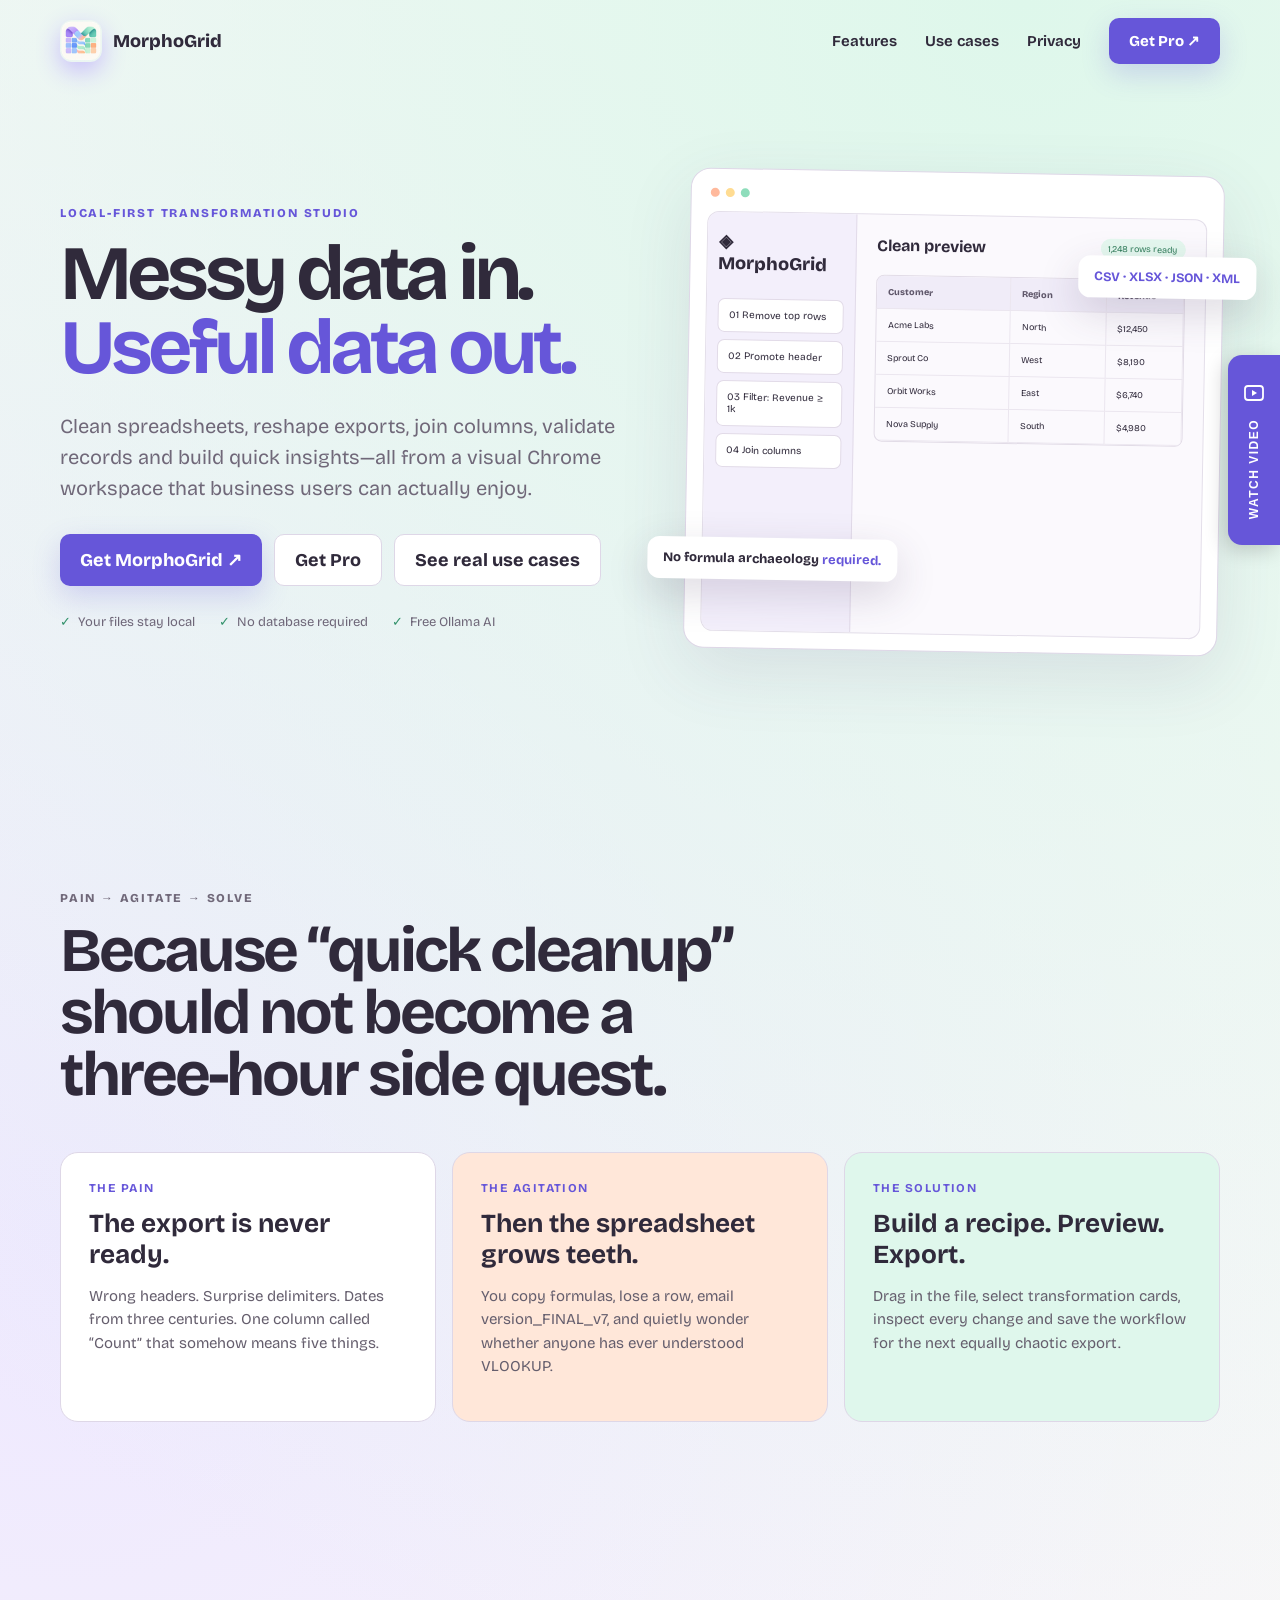
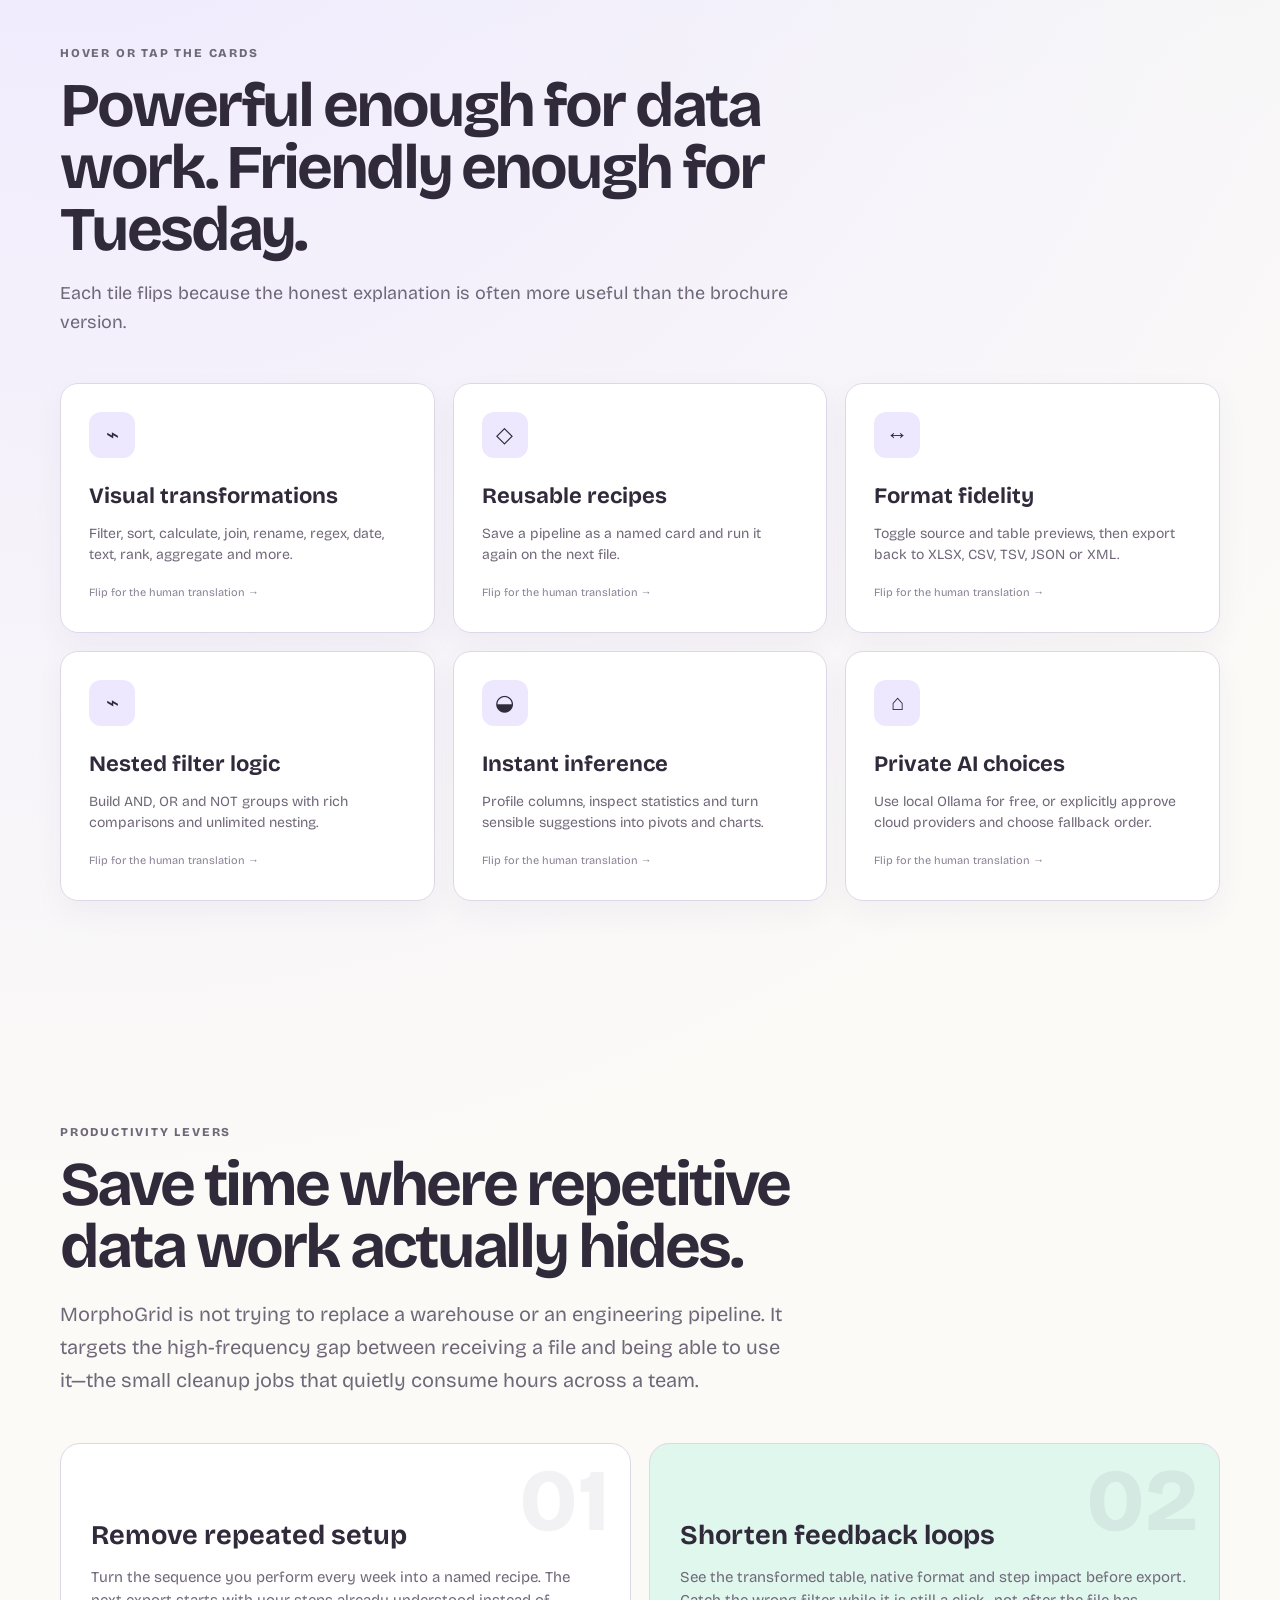
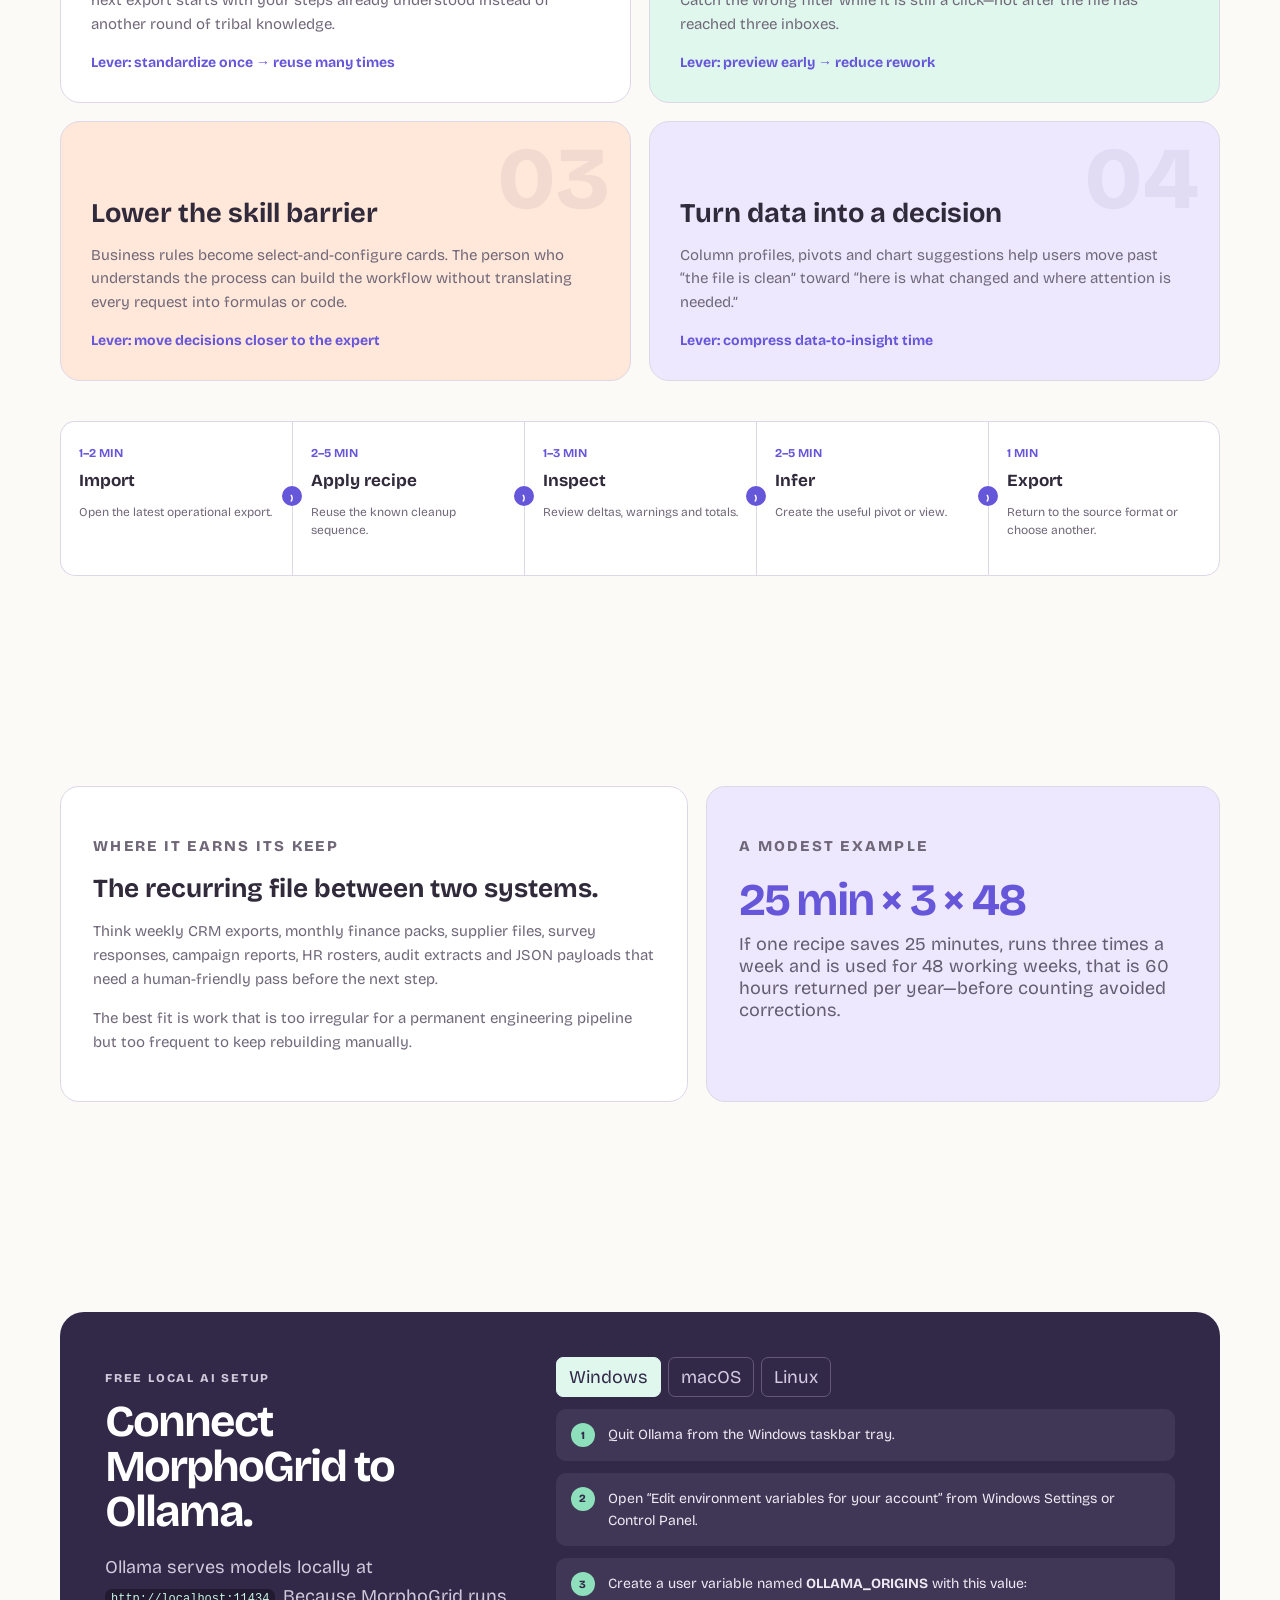
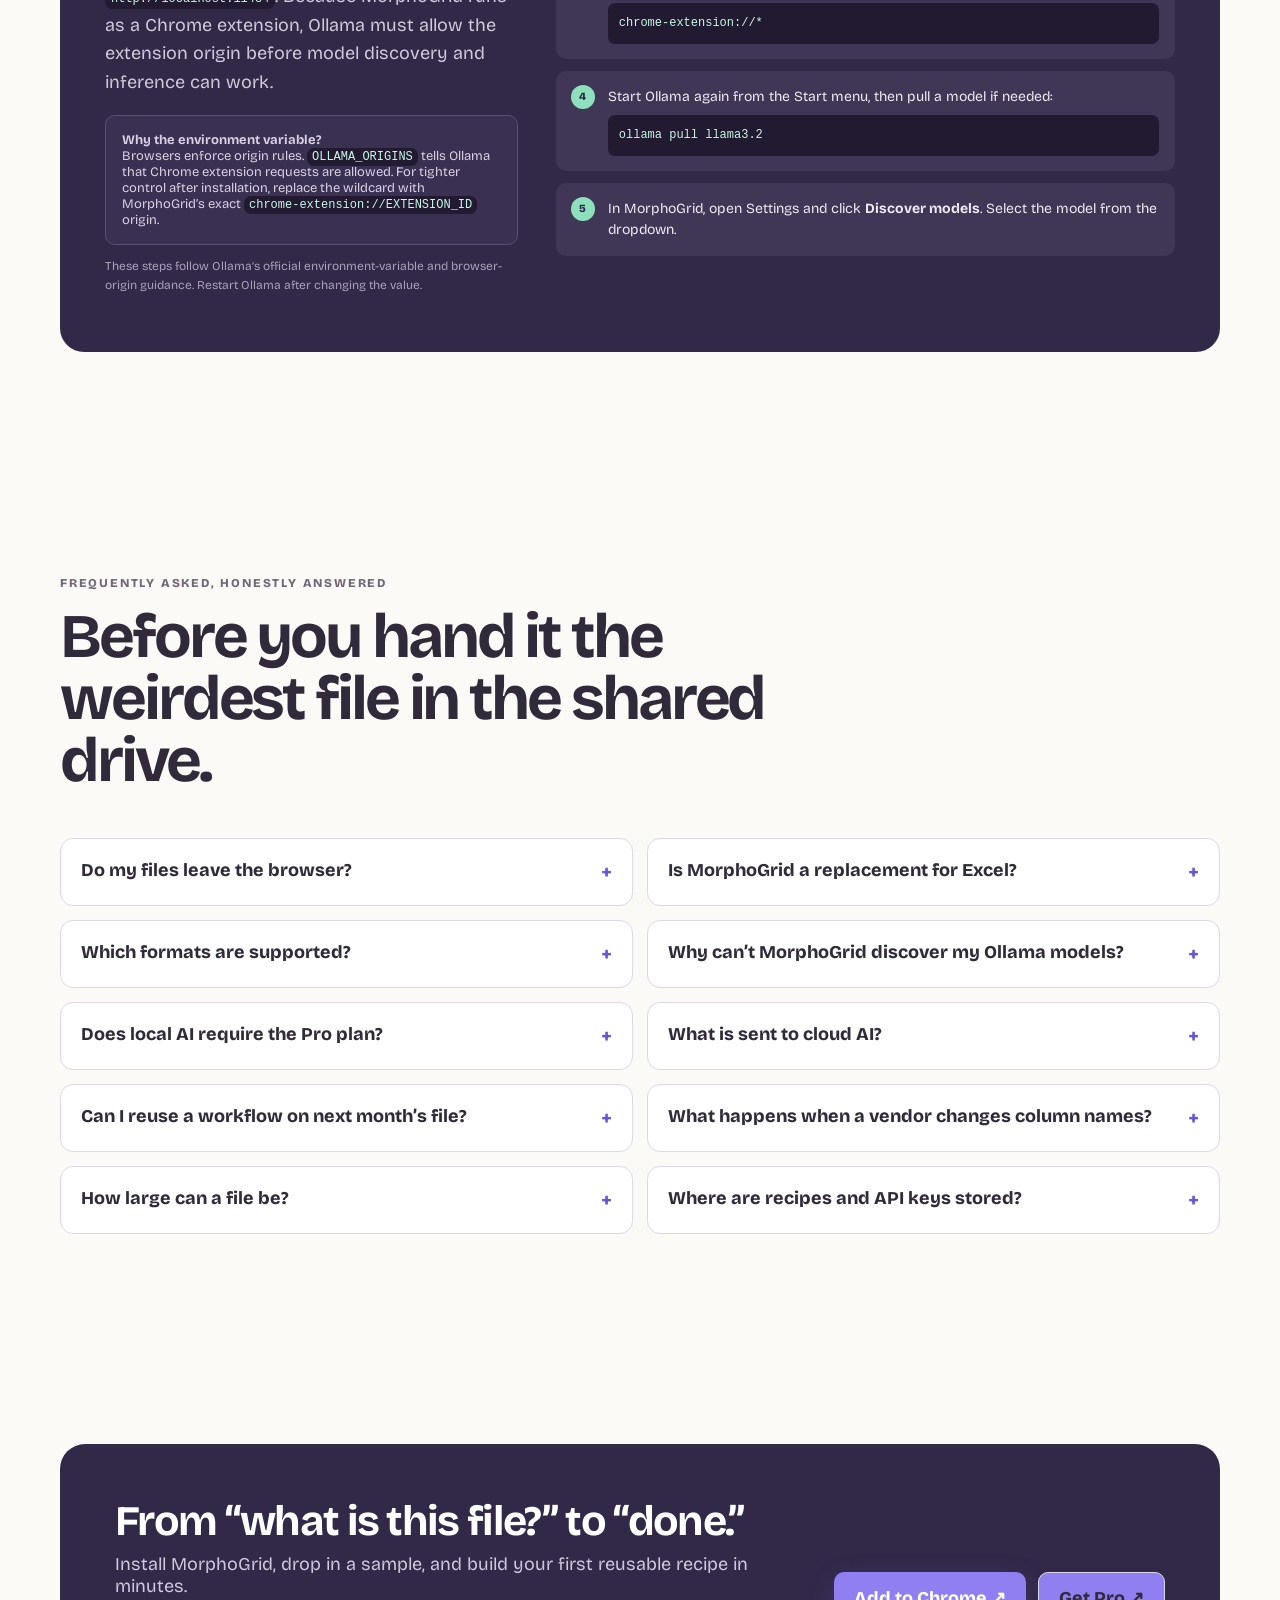
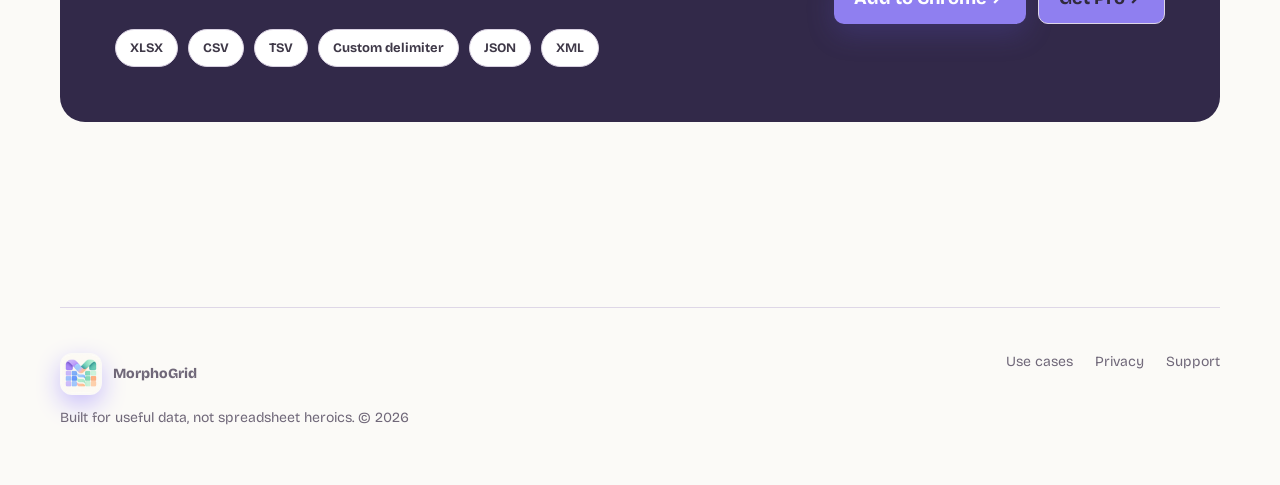
==== commit b1b9da02: "Update index.html" ====
--- a/index.html
+++ b/index.html
@@ -1,4 +1,373 @@
 <!doctype html><html lang="en"><head><meta charset="utf-8"><meta name="viewport" content="width=device-width,initial-scale=1"><meta name="description" content="MorphoGrid is a local-first Chrome extension for fast, visual spreadsheet and structured-data transformations."><title>MorphoGrid — Transform messy files without the ceremony</title><link rel="stylesheet" href="styles.css"></head><body>
+  
+  <!-- Video Pull-Out Tab -->
+<div id="videoPullout">
+
+  <button id="videoTab" aria-label="Watch video">
+
+    <!-- Video Icon -->
+    <svg
+      class="video-tab-icon"
+      viewBox="0 0 24 24"
+      fill="none"
+      xmlns="http://www.w3.org/2000/svg"
+      aria-hidden="true"
+    >
+      <rect
+        x="3"
+        y="5"
+        width="18"
+        height="14"
+        rx="3"
+        stroke="currentColor"
+        stroke-width="1.8"
+      />
+      <path
+        d="M10 9L15 12L10 15V9Z"
+        fill="currentColor"
+      />
+    </svg>
+
+    <span class="video-tab-text">WATCH VIDEO</span>
+
+  </button>
+
+
+  <!-- Video Panel -->
+  <div id="videoPanel">
+
+    <button id="videoClose" aria-label="Close video">×</button>
+
+    <div class="video-wrapper">
+      <iframe
+        id="videoFrame"
+        src=""
+        allow="autoplay; fullscreen"
+        allowfullscreen>
+      </iframe>
+    </div>
+
+  </div>
+
+</div>
+
+
+<style>
+
+  #videoPullout {
+    position: fixed;
+    top: 50%;
+    right: 0;
+    transform: translateY(-50%);
+    z-index: 999999;
+
+    font-family: "Bricolage Grotesque", sans-serif;
+  }
+
+
+  /* RIGHT EDGE TAB */
+
+  #videoTab {
+    position: absolute;
+    right: 0;
+    top: 50%;
+
+    transform: translateY(-50%);
+
+    width: 52px;
+    height: 190px;
+
+    border: none;
+    border-radius: 14px 0 0 14px;
+
+    background: #6656D9;
+    color: #ffffff;
+
+    cursor: pointer;
+
+    display: flex;
+    flex-direction: column;
+    align-items: center;
+    justify-content: center;
+
+    gap: 14px;
+
+    box-shadow:
+      -4px 5px 20px rgba(0,0,0,0.18);
+
+    transition:
+      right 0.4s cubic-bezier(.4,0,.2,1),
+      background 0.2s ease,
+      width 0.2s ease;
+
+    z-index: 2;
+  }
+
+
+  #videoTab:hover {
+    background: #5948cc;
+    width: 56px;
+  }
+
+
+  /* VIDEO ICON */
+
+  .video-tab-icon {
+    width: 24px;
+    height: 24px;
+
+    flex-shrink: 0;
+  }
+
+
+  /* VERTICAL TEXT */
+
+  .video-tab-text {
+    writing-mode: vertical-rl;
+    transform: rotate(180deg);
+
+    font-family: "Bricolage Grotesque", sans-serif;
+
+    font-size: 12px;
+    font-weight: 650;
+
+    letter-spacing: 1.5px;
+
+    white-space: nowrap;
+  }
+
+
+  /* VIDEO PANEL */
+
+  #videoPanel {
+
+    position: absolute;
+
+    width: min(700px, 80vw);
+
+    top: 50%;
+    right: 0;
+
+    transform:
+      translateY(-50%)
+      translateX(100%);
+
+    background: #111;
+
+    border-radius: 16px 0 0 16px;
+
+    box-shadow:
+      -12px 10px 40px rgba(0,0,0,0.28);
+
+    overflow: hidden;
+
+    opacity: 0;
+    visibility: hidden;
+
+    transition:
+      transform 0.45s cubic-bezier(.4,0,.2,1),
+      opacity 0.3s ease,
+      visibility 0.3s;
+
+    z-index: 1;
+  }
+
+
+  /* OPEN STATE */
+
+  #videoPullout.open #videoPanel {
+
+    transform:
+      translateY(-50%)
+      translateX(0);
+
+    opacity: 1;
+    visibility: visible;
+  }
+
+
+  #videoPullout.open #videoTab {
+    right: min(700px, 80vw);
+  }
+
+
+  /* VIDEO */
+
+  .video-wrapper {
+    position: relative;
+
+    width: 100%;
+
+    aspect-ratio: 16 / 9;
+
+    background: #000;
+  }
+
+
+  .video-wrapper iframe {
+
+    position: absolute;
+
+    width: 100%;
+    height: 100%;
+
+    top: 0;
+    left: 0;
+
+    border: none;
+  }
+
+
+  /* CLOSE BUTTON */
+
+  #videoClose {
+
+    position: absolute;
+
+    top: 12px;
+    right: 12px;
+
+    width: 38px;
+    height: 38px;
+
+    border: none;
+    border-radius: 50%;
+
+    background: rgba(0,0,0,0.65);
+
+    color: #ffffff;
+
+    font-family: "Bricolage Grotesque", sans-serif;
+
+    font-size: 26px;
+
+    line-height: 1;
+
+    cursor: pointer;
+
+    z-index: 10;
+
+    backdrop-filter: blur(6px);
+
+    transition:
+      background 0.2s ease,
+      transform 0.2s ease;
+  }
+
+
+  #videoClose:hover {
+    background: #6656D9;
+    transform: scale(1.07);
+  }
+
+
+  /* MOBILE */
+
+  @media (max-width: 768px) {
+
+    #videoPanel {
+      width: calc(100vw - 55px);
+    }
+
+    #videoPullout.open #videoTab {
+      right: calc(100vw - 55px);
+    }
+
+    #videoTab {
+      width: 46px;
+      height: 160px;
+    }
+
+    #videoTab:hover {
+      width: 46px;
+    }
+
+    .video-tab-text {
+      font-size: 10px;
+    }
+
+    .video-tab-icon {
+      width: 21px;
+      height: 21px;
+    }
+
+  }
+
+</style>
+
+
+<script>
+
+(function () {
+
+  const pullout = document.getElementById("videoPullout");
+  const tab = document.getElementById("videoTab");
+  const close = document.getElementById("videoClose");
+  const iframe = document.getElementById("videoFrame");
+
+  const videoURL =
+    "https://drive.google.com/file/d/1QB_ekX9yAnN9Fow8acEJrW5xI1Oxz1Pt/preview";
+
+  let isOpen = false;
+
+
+  function openVideo() {
+
+    isOpen = true;
+
+    pullout.classList.add("open");
+
+    // Load video only when opened
+    iframe.src = videoURL + "?autoplay=1";
+
+  }
+
+
+  function closeVideo() {
+
+    isOpen = false;
+
+    pullout.classList.remove("open");
+
+    // Stop video after closing animation
+    setTimeout(function () {
+
+      if (!isOpen) {
+        iframe.src = "";
+      }
+
+    }, 450);
+
+  }
+
+
+  tab.addEventListener("click", function () {
+
+    if (isOpen) {
+      closeVideo();
+    } else {
+      openVideo();
+    }
+
+  });
+
+
+  close.addEventListener("click", closeVideo);
+
+
+  // ESC key closes the video
+
+  document.addEventListener("keydown", function (event) {
+
+    if (event.key === "Escape" && isOpen) {
+      closeVideo();
+    }
+
+  });
+
+})();
+
+</script>
 <nav class="nav wrap"><a class="brand" href="index.html"><img class="brand-icon" src="assets/morphogrid-icon.png" alt="">MorphoGrid</a><div class="navlinks"><a href="#features">Features</a><a href="use-cases.html">Use cases</a><a href="privacy.html">Privacy</a><a class="button" href="https://krrish.lemonsqueezy.com/checkout/buy/9608ab88-c2cf-4cd6-b20f-ef9dfdc7fffb">Get Pro ↗</a></div></nav>
 <main><section class="hero wrap"><div><p class="eyebrow">Local-first transformation studio</p><h1>Messy data in.<br><span>Useful data out.</span></h1><p class="lede">Clean spreadsheets, reshape exports, join columns, validate records and build quick insights—all from a visual Chrome workspace that business users can actually enjoy.</p><div class="actions"><a class="button" href="https://chromewebstore.google.com/detail/morphogrid/kdaimjmpebehhkdonoedkfhbckkaefoi">Get MorphoGrid ↗</a><a class="button ghost" href="https://krrish.lemonsqueezy.com/checkout/buy/9608ab88-c2cf-4cd6-b20f-ef9dfdc7fffb">Get Pro</a><a class="button ghost" href="use-cases.html">See real use cases</a></div><div class="trust"><span>Your files stay local</span><span>No database required</span><span>Free Ollama AI</span></div></div>
 <div class="hero-art"><div class="app-shot"><div class="appbar"><i></i><i></i><i></i></div><div class="mock"><div class="mock-side"><div class="mock-brand">◈ MorphoGrid</div><div class="mock-step">01 Remove top rows</div><div class="mock-step">02 Promote header</div><div class="mock-step">03 Filter: Revenue ≥ 1k</div><div class="mock-step">04 Join columns</div></div><div class="mock-main"><div class="mock-title"><b>Clean preview</b><span class="pill">1,248 rows ready</span></div><div class="table"><div class="row head"><span>Customer</span><span>Region</span><span>Revenue</span></div><div class="row"><span>Acme Labs</span><span>North</span><span>$12,450</span></div><div class="row"><span>Sprout Co</span><span>West</span><span>$8,190</span></div><div class="row"><span>Orbit Works</span><span>East</span><span>$6,740</span></div><div class="row"><span>Nova Supply</span><span>South</span><span>$4,980</span></div></div></div></div><div class="float one">No formula archaeology <b>required.</b></div><div class="float two"><b>CSV · XLSX · JSON · XML</b></div></div></div></section>
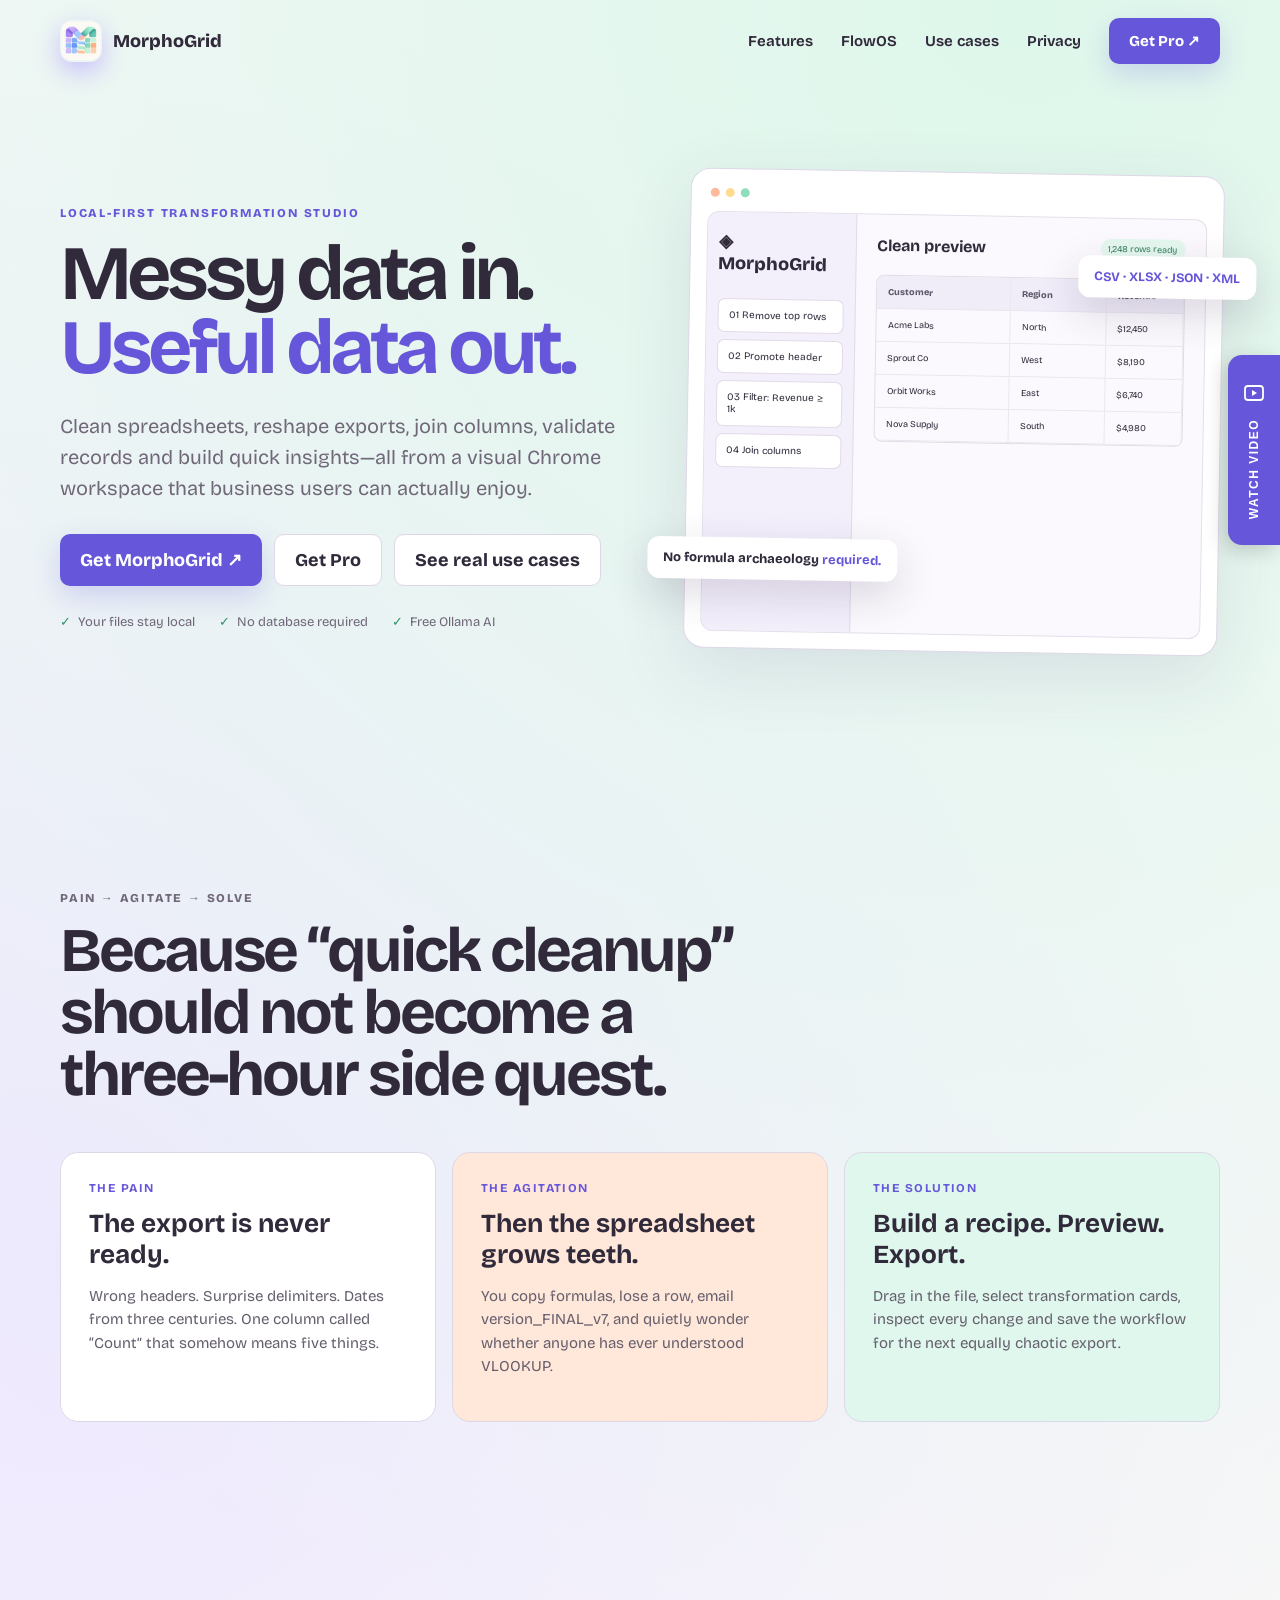
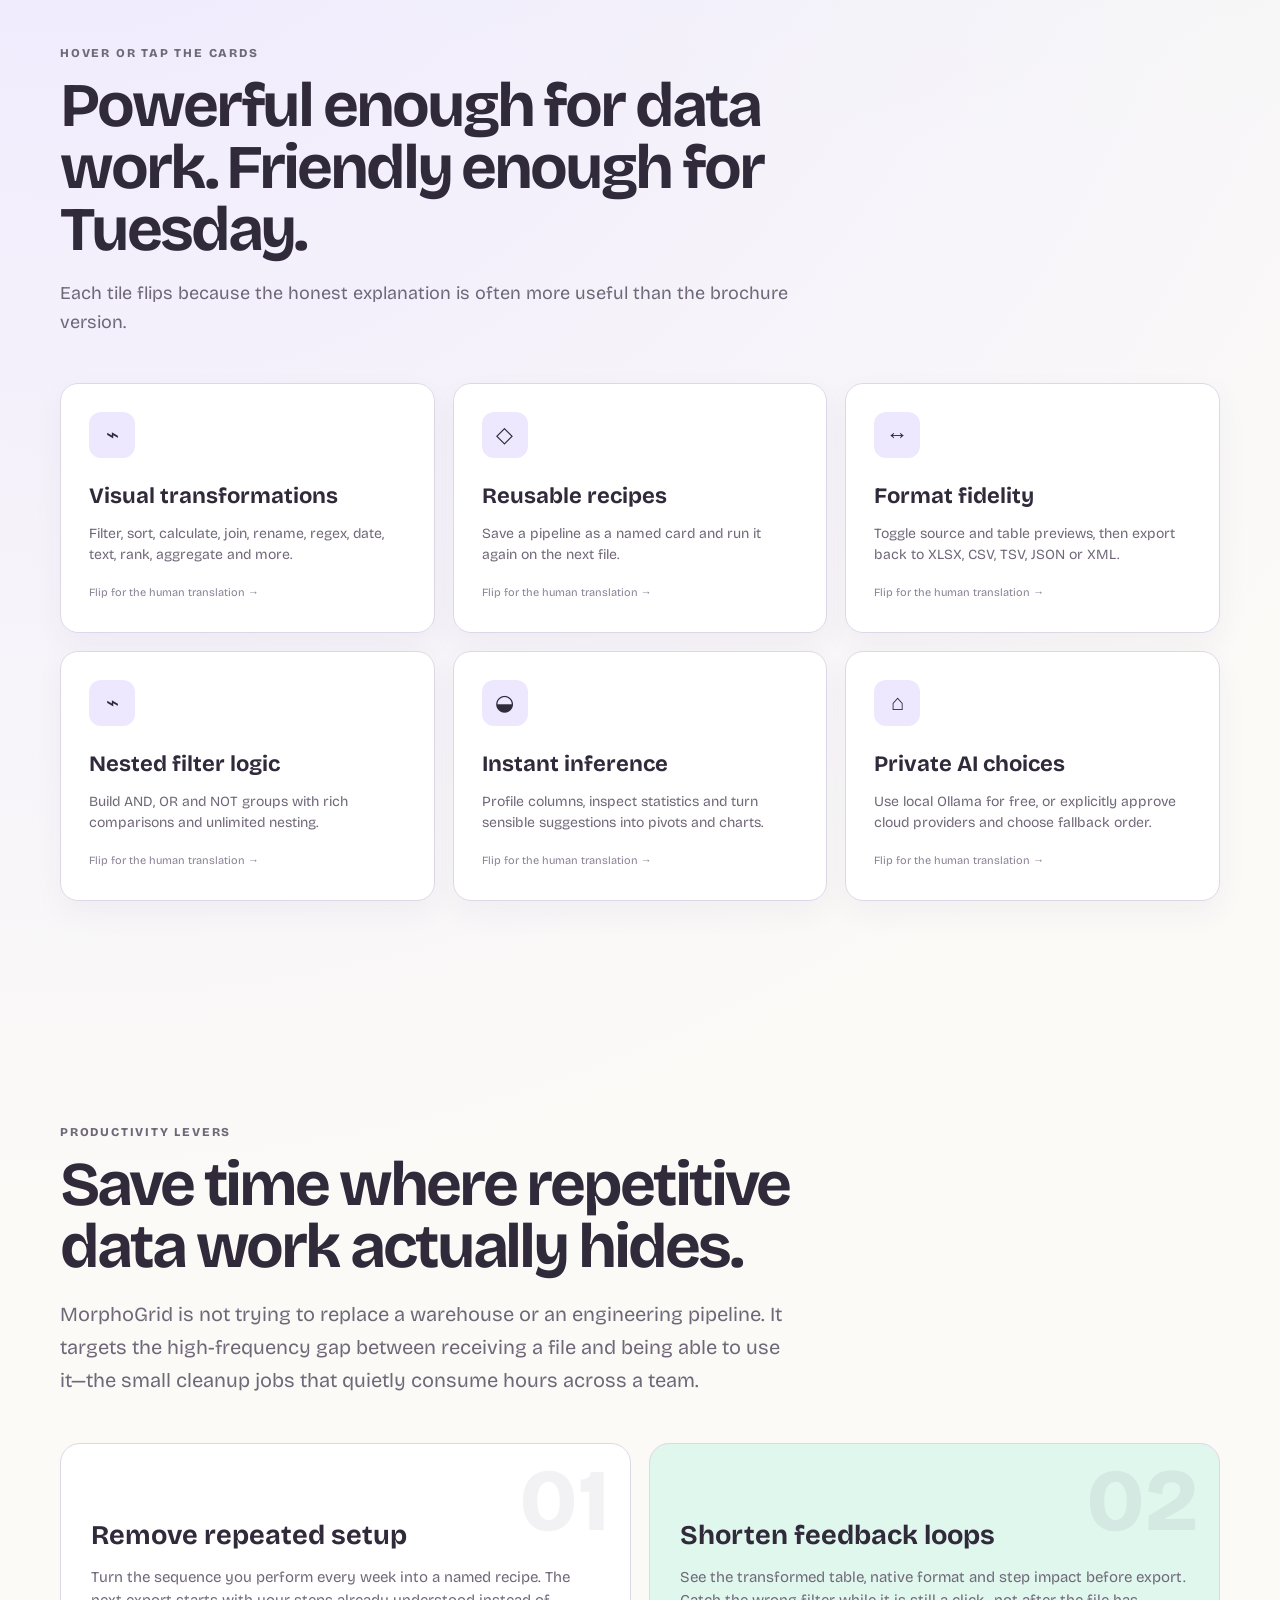
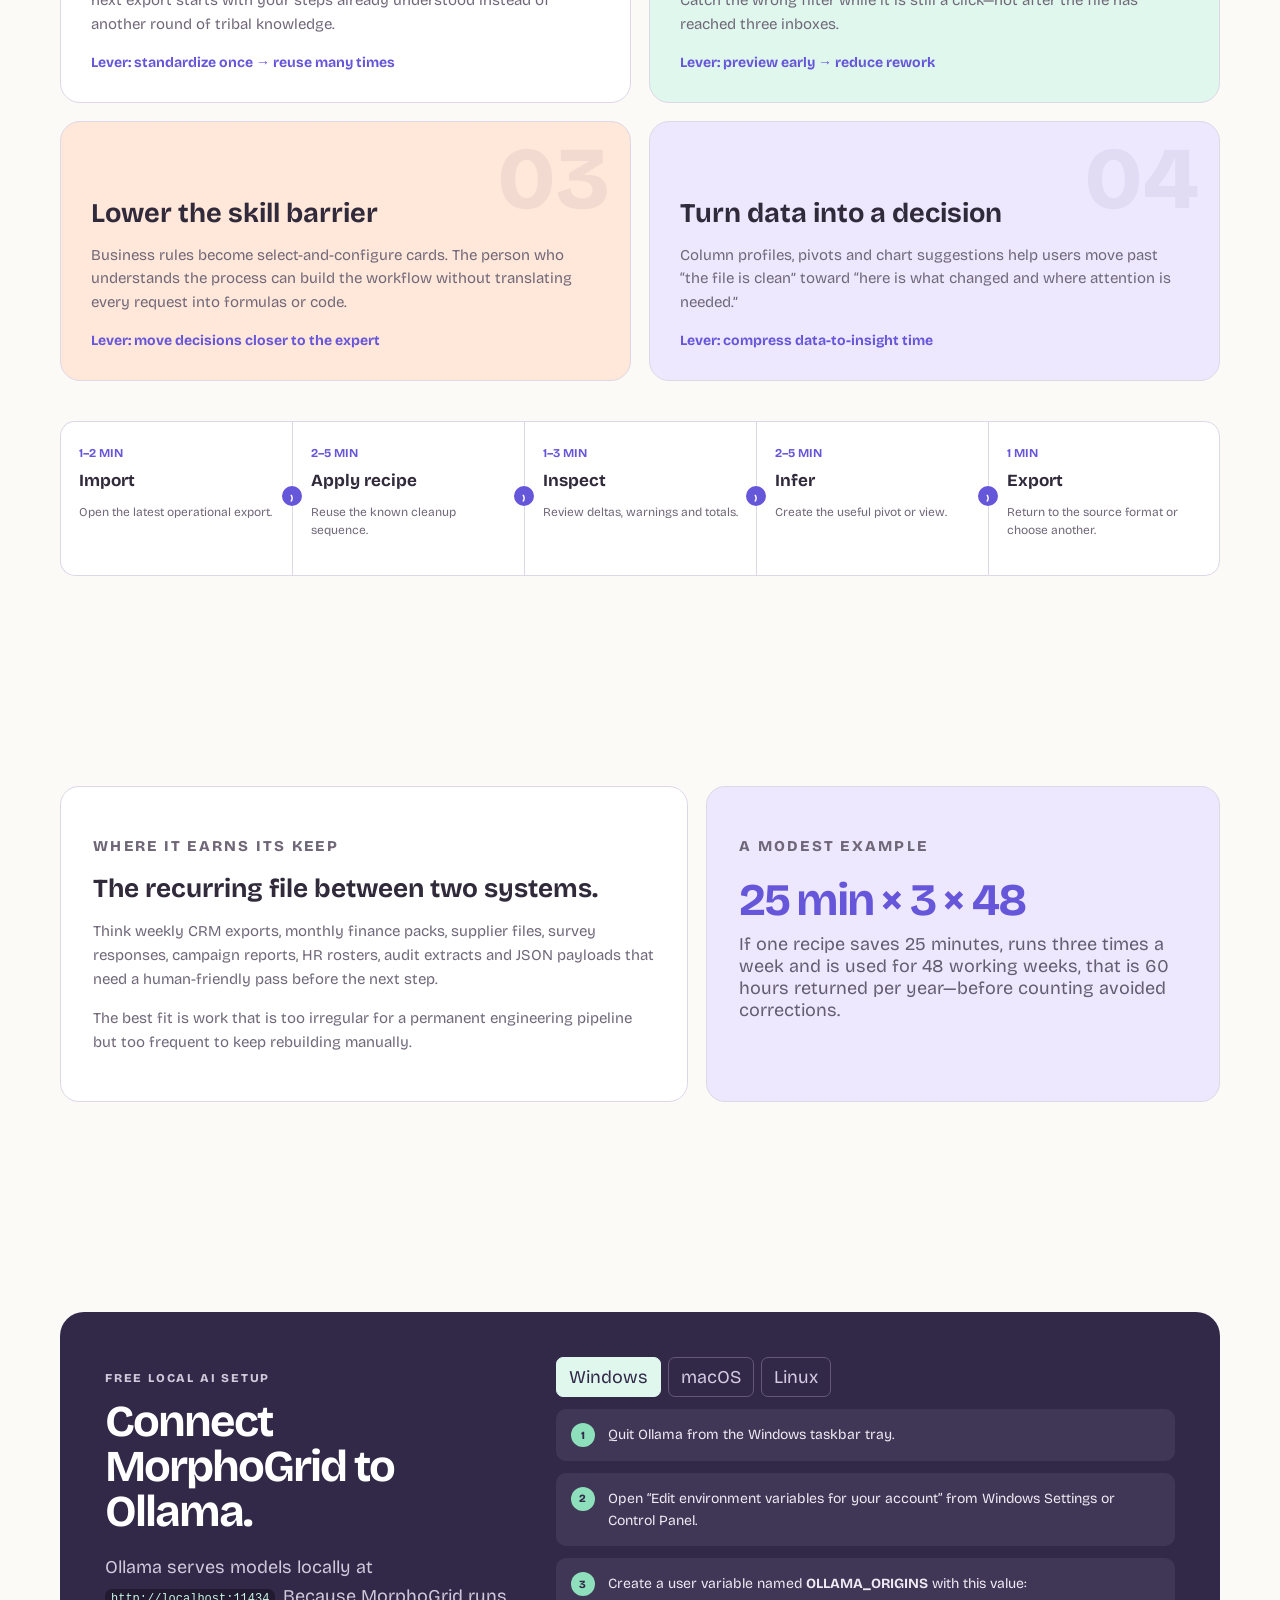
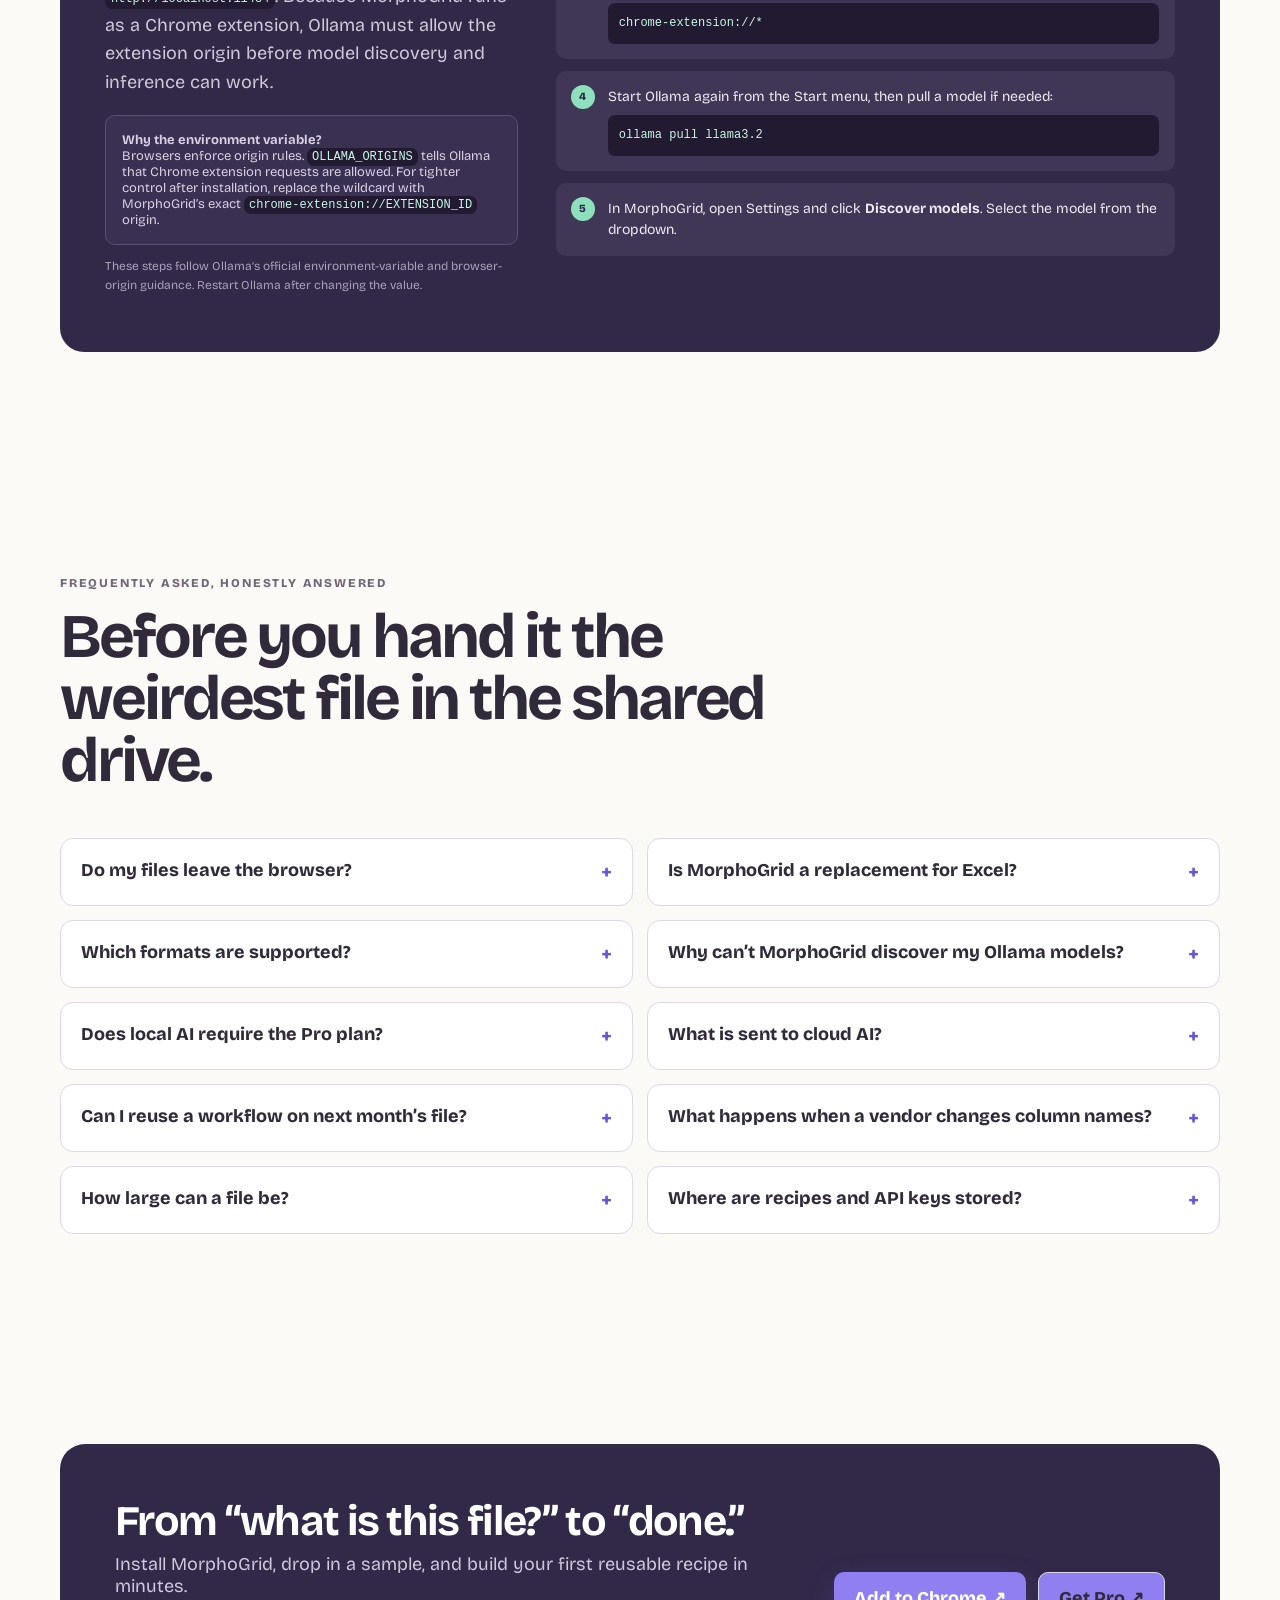
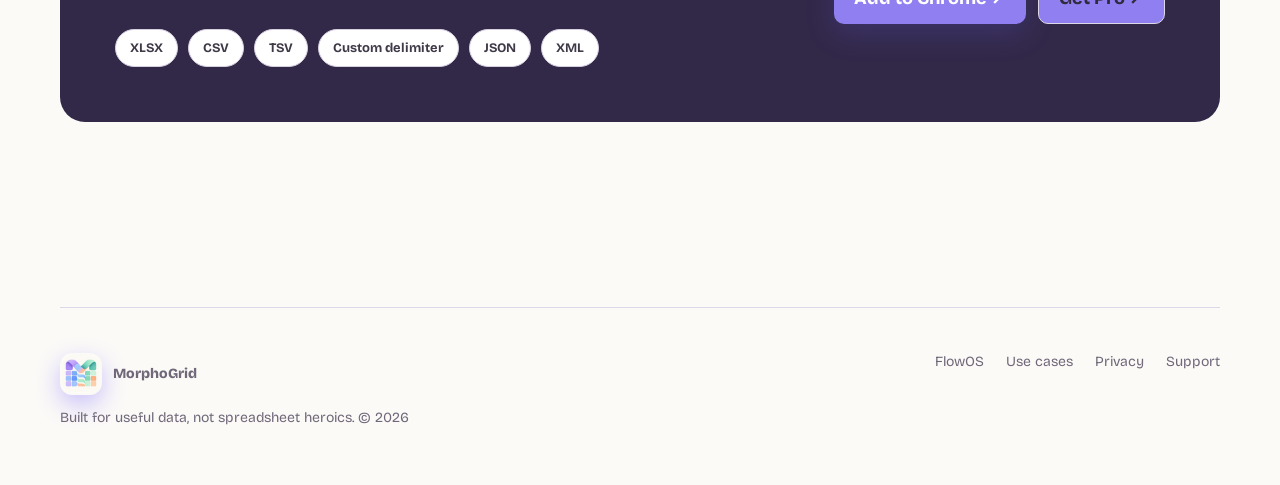
==== commit 35be03e1: "Update index.html" ====
--- a/index.html
+++ b/index.html
@@ -368,7 +368,7 @@
 })();
 
 </script>
-<nav class="nav wrap"><a class="brand" href="index.html"><img class="brand-icon" src="assets/morphogrid-icon.png" alt="">MorphoGrid</a><div class="navlinks"><a href="#features">Features</a><a href="use-cases.html">Use cases</a><a href="privacy.html">Privacy</a><a class="button" href="https://krrish.lemonsqueezy.com/checkout/buy/9608ab88-c2cf-4cd6-b20f-ef9dfdc7fffb">Get Pro ↗</a></div></nav>
+<nav class="nav wrap"><a class="brand" href="index.html"><img class="brand-icon" src="assets/morphogrid-icon.png" alt="">MorphoGrid</a><div class="navlinks"><a href="#features">Features</a><a href="flowos.html">FlowOS</a><a href="use-cases.html">Use cases</a><a href="privacy.html">Privacy</a><a class="button" href="https://krrish.lemonsqueezy.com/checkout/buy/9608ab88-c2cf-4cd6-b20f-ef9dfdc7fffb">Get Pro ↗</a></div></nav>
 <main><section class="hero wrap"><div><p class="eyebrow">Local-first transformation studio</p><h1>Messy data in.<br><span>Useful data out.</span></h1><p class="lede">Clean spreadsheets, reshape exports, join columns, validate records and build quick insights—all from a visual Chrome workspace that business users can actually enjoy.</p><div class="actions"><a class="button" href="https://chromewebstore.google.com/detail/morphogrid/kdaimjmpebehhkdonoedkfhbckkaefoi">Get MorphoGrid ↗</a><a class="button ghost" href="https://krrish.lemonsqueezy.com/checkout/buy/9608ab88-c2cf-4cd6-b20f-ef9dfdc7fffb">Get Pro</a><a class="button ghost" href="use-cases.html">See real use cases</a></div><div class="trust"><span>Your files stay local</span><span>No database required</span><span>Free Ollama AI</span></div></div>
 <div class="hero-art"><div class="app-shot"><div class="appbar"><i></i><i></i><i></i></div><div class="mock"><div class="mock-side"><div class="mock-brand">◈ MorphoGrid</div><div class="mock-step">01 Remove top rows</div><div class="mock-step">02 Promote header</div><div class="mock-step">03 Filter: Revenue ≥ 1k</div><div class="mock-step">04 Join columns</div></div><div class="mock-main"><div class="mock-title"><b>Clean preview</b><span class="pill">1,248 rows ready</span></div><div class="table"><div class="row head"><span>Customer</span><span>Region</span><span>Revenue</span></div><div class="row"><span>Acme Labs</span><span>North</span><span>$12,450</span></div><div class="row"><span>Sprout Co</span><span>West</span><span>$8,190</span></div><div class="row"><span>Orbit Works</span><span>East</span><span>$6,740</span></div><div class="row"><span>Nova Supply</span><span>South</span><span>$4,980</span></div></div></div></div><div class="float one">No formula archaeology <b>required.</b></div><div class="float two"><b>CSV · XLSX · JSON · XML</b></div></div></div></section>
 <section class="section wrap"><div class="section-head"><p class="eyebrow">Pain → agitate → solve</p><h2>Because “quick cleanup” should not become a three-hour side quest.</h2></div><div class="pas"><article><b>THE PAIN</b><h3>The export is never ready.</h3><p>Wrong headers. Surprise delimiters. Dates from three centuries. One column called “Count” that somehow means five things.</p></article><article><b>THE AGITATION</b><h3>Then the spreadsheet grows teeth.</h3><p>You copy formulas, lose a row, email version_FINAL_v7, and quietly wonder whether anyone has ever understood VLOOKUP.</p></article><article><b>THE SOLUTION</b><h3>Build a recipe. Preview. Export.</h3><p>Drag in the file, select transformation cards, inspect every change and save the workflow for the next equally chaotic export.</p></article></div></section>
@@ -385,7 +385,7 @@
 <section class="section wrap" id="ollama"><div class="setup"><div><p class="eyebrow">Free local AI setup</p><h2>Connect MorphoGrid to Ollama.</h2><p>Ollama serves models locally at <code style="display:inline;padding:3px 6px">http://localhost:11434</code>. Because MorphoGrid runs as a Chrome extension, Ollama must allow the extension origin before model discovery and inference can work.</p><div class="setup-note"><strong>Why the environment variable?</strong><br>Browsers enforce origin rules. <code style="display:inline;padding:2px 5px">OLLAMA_ORIGINS</code> tells Ollama that Chrome extension requests are allowed. For tighter control after installation, replace the wildcard with MorphoGrid’s exact <code style="display:inline;padding:2px 5px">chrome-extension://EXTENSION_ID</code> origin.</div><p class="micro">These steps follow Ollama’s official environment-variable and browser-origin guidance. Restart Ollama after changing the value.</p></div><div><div class="os-tabs"><button class="active" data-os="windows">Windows</button><button data-os="mac">macOS</button><button data-os="linux">Linux</button></div><div class="os-panel active" data-os="windows"><ol><li>Quit Ollama from the Windows taskbar tray.</li><li>Open “Edit environment variables for your account” from Windows Settings or Control Panel.</li><li>Create a user variable named <strong>OLLAMA_ORIGINS</strong> with this value:<code>chrome-extension://*</code></li><li>Start Ollama again from the Start menu, then pull a model if needed:<code>ollama pull llama3.2</code></li><li>In MorphoGrid, open Settings and click <strong>Discover models</strong>. Select the model from the dropdown.</li></ol></div><div class="os-panel" data-os="mac"><ol><li>Quit the Ollama menu-bar application.</li><li>Open Terminal and set the allowed extension origin:<code>launchctl setenv OLLAMA_ORIGINS "chrome-extension://*"</code></li><li>Open Ollama again, then download a model if needed:<code>ollama pull llama3.2</code></li><li>Open MorphoGrid Settings and click <strong>Discover models</strong>.</li></ol></div><div class="os-panel" data-os="linux"><ol><li>Edit the Ollama systemd service override:<code>sudo systemctl edit ollama.service</code></li><li>Add these lines and save:<code>[Service]\nEnvironment="OLLAMA_ORIGINS=chrome-extension://*"</code></li><li>Reload and restart Ollama:<code>sudo systemctl daemon-reload\nsudo systemctl restart ollama</code></li><li>Pull a model, then use <strong>Discover models</strong> in MorphoGrid:<code>ollama pull llama3.2</code></li></ol></div></div></div></section>
 <section class="section wrap" id="faq"><div class="section-head"><p class="eyebrow">Frequently asked, honestly answered</p><h2>Before you hand it the weirdest file in the shared drive.</h2></div><div class="faq"><details><summary>Do my files leave the browser?</summary><p>Normal import, transformation, preview and export happen locally. Local Ollama requests go to your own Ollama service. Cloud AI is optional and requires permission before limited context is sent to the provider you configured.</p></details><details><summary>Is MorphoGrid a replacement for Excel?</summary><p>No. It is the useful layer before or between spreadsheets: clean the export, standardize the structure, make a repeatable recipe, then send the result wherever it belongs.</p></details><details><summary>Which formats are supported?</summary><p>Excel workbooks, CSV, TSV, custom-delimited text, JSON and XML. Native-format previews let you swap between source representation and a transformation-ready table.</p></details><details><summary>Why can’t MorphoGrid discover my Ollama models?</summary><p>Confirm Ollama is running at localhost:11434, set OLLAMA_ORIGINS for the Chrome extension origin, restart Ollama, and then click Discover models. Also verify that at least one model has been pulled.</p></details><details><summary>Does local AI require the Pro plan?</summary><p>No. Ollama is the free local AI option. Pro adds configurable cloud providers and a sequence of fallback attempts.</p></details><details><summary>What is sent to cloud AI?</summary><p>MorphoGrid warns you first and asks permission. The request uses column headers, statistical profiles and up to three sample rows rather than automatically uploading the complete file.</p></details><details><summary>Can I reuse a workflow on next month’s file?</summary><p>Yes. Save it as a recipe card with a name, category, description and tags. Recipes can be searched, versioned, imported and exported without a database.</p></details><details><summary>What happens when a vendor changes column names?</summary><p>Recipes can map missing expected columns to available columns. You still see the preview and step diagnostics before exporting, so schema drift is visible rather than silent.</p></details><details><summary>How large can a file be?</summary><p>The free interface currently presents a 100 MB limit. Actual comfort depends on row count, column width, browser memory and transformation complexity because processing occurs on your device.</p></details><details><summary>Where are recipes and API keys stored?</summary><p>They are stored in the local Chrome extension profile. Provider credentials are not embedded in exported recipes.</p></details></div></section>
 <section class="section wrap"><div class="band" id="get"><div><h2>From “what is this file?” to “done.”</h2><p>Install MorphoGrid, drop in a sample, and build your first reusable recipe in minutes.</p><div class="formats"><span>XLSX</span><span>CSV</span><span>TSV</span><span>Custom delimiter</span><span>JSON</span><span>XML</span></div></div><div class="actions"><a class="button" href="https://chromewebstore.google.com/detail/morphogrid/kdaimjmpebehhkdonoedkfhbckkaefoi">Add to Chrome ↗</a><a class="button ghost" href="https://krrish.lemonsqueezy.com/checkout/buy/9608ab88-c2cf-4cd6-b20f-ef9dfdc7fffb">Get Pro ↗</a></div></div></section></main>
-<footer class="footer wrap"><div><a class="brand" href="index.html"><img class="brand-icon" src="assets/morphogrid-icon.png" alt="">MorphoGrid</a><p>Built for useful data, not spreadsheet heroics. © <span data-year></span></p></div><div class="footer-links"><a href="use-cases.html">Use cases</a><a href="privacy.html">Privacy</a><a href="mailto:support@builtbykris.com">Support</a></div></footer><script src="script.js"></script></body></html>
-
-
-
+<footer class="footer wrap"><div><a class="brand" href="index.html"><img class="brand-icon" src="assets/morphogrid-icon.png" alt="">MorphoGrid</a><p>Built for useful data, not spreadsheet heroics. © <span data-year></span></p></div><div class="footer-links"><a href="flowos.html">FlowOS</a><a href="use-cases.html">Use cases</a><a href="privacy.html">Privacy</a><a href="mailto:support@builtbykris.com">Support</a></div></footer><script src="script.js"></script></body></html>
+
+
+
